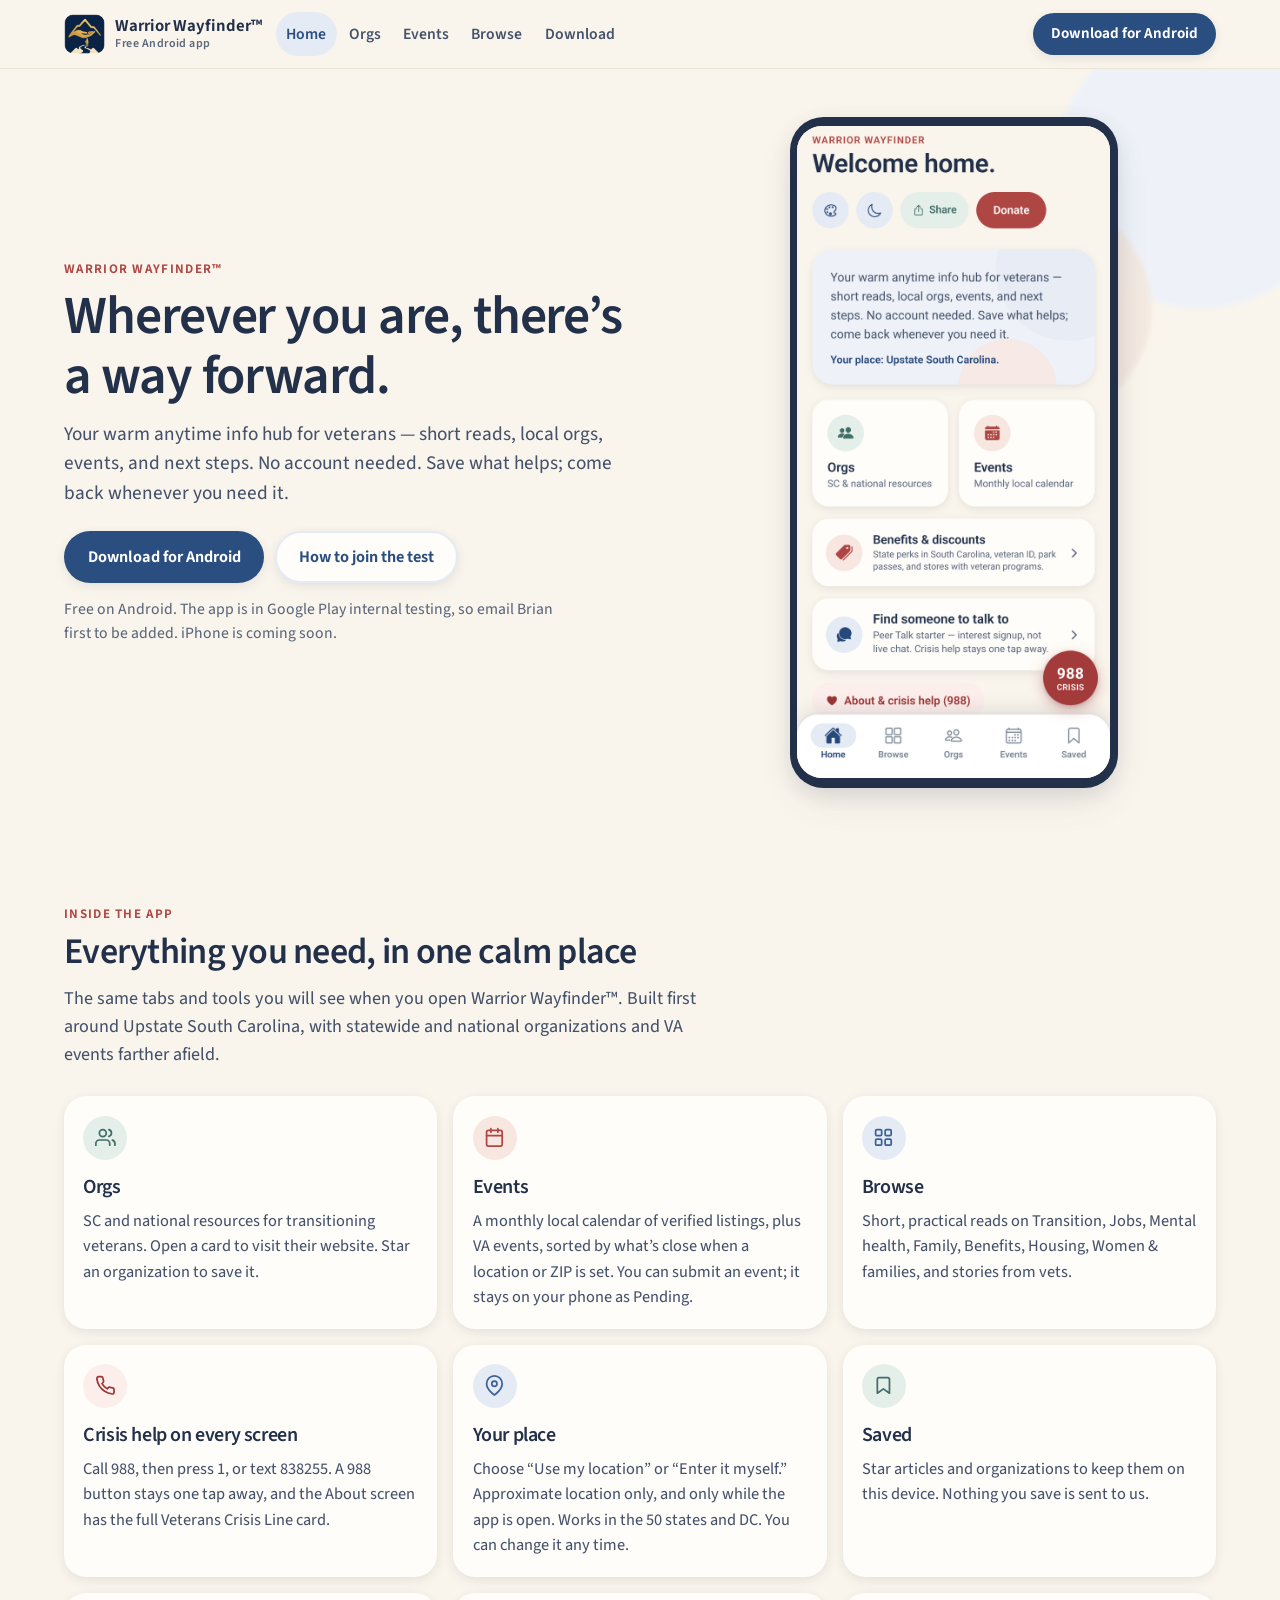
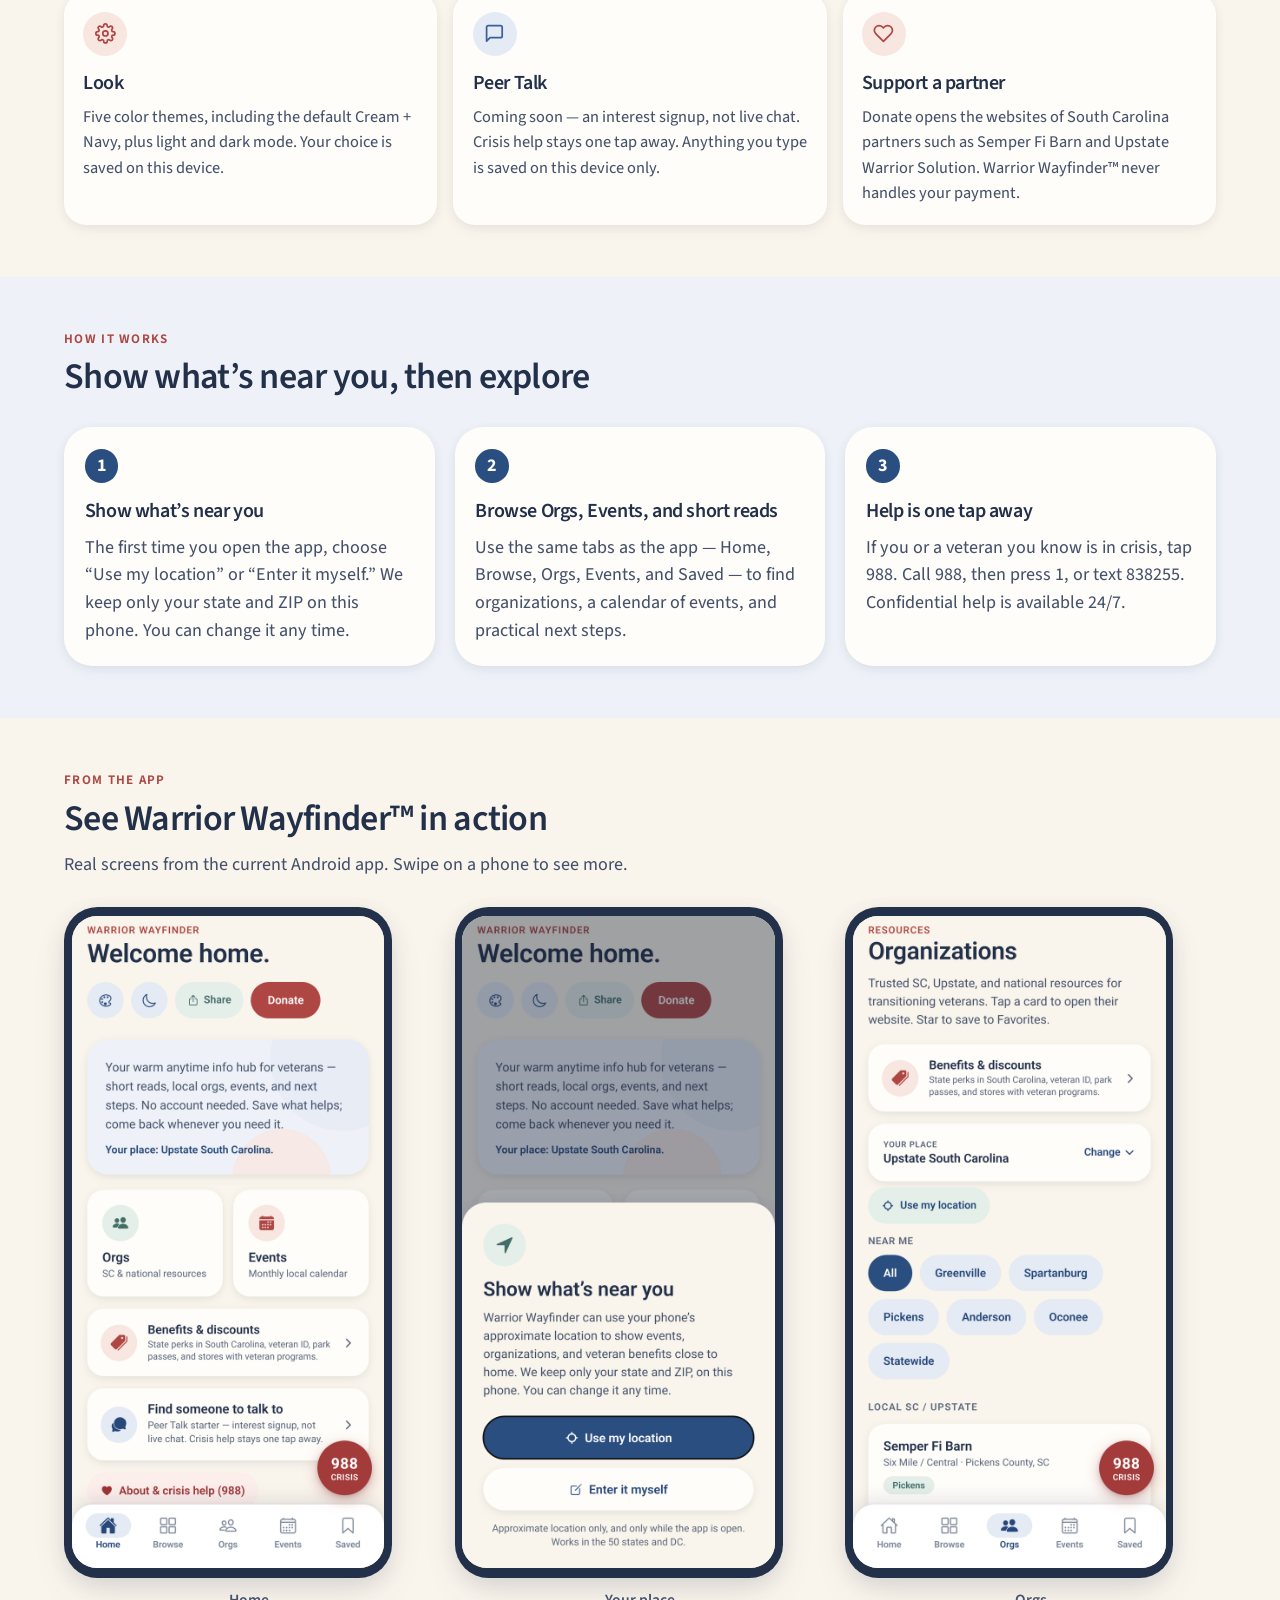
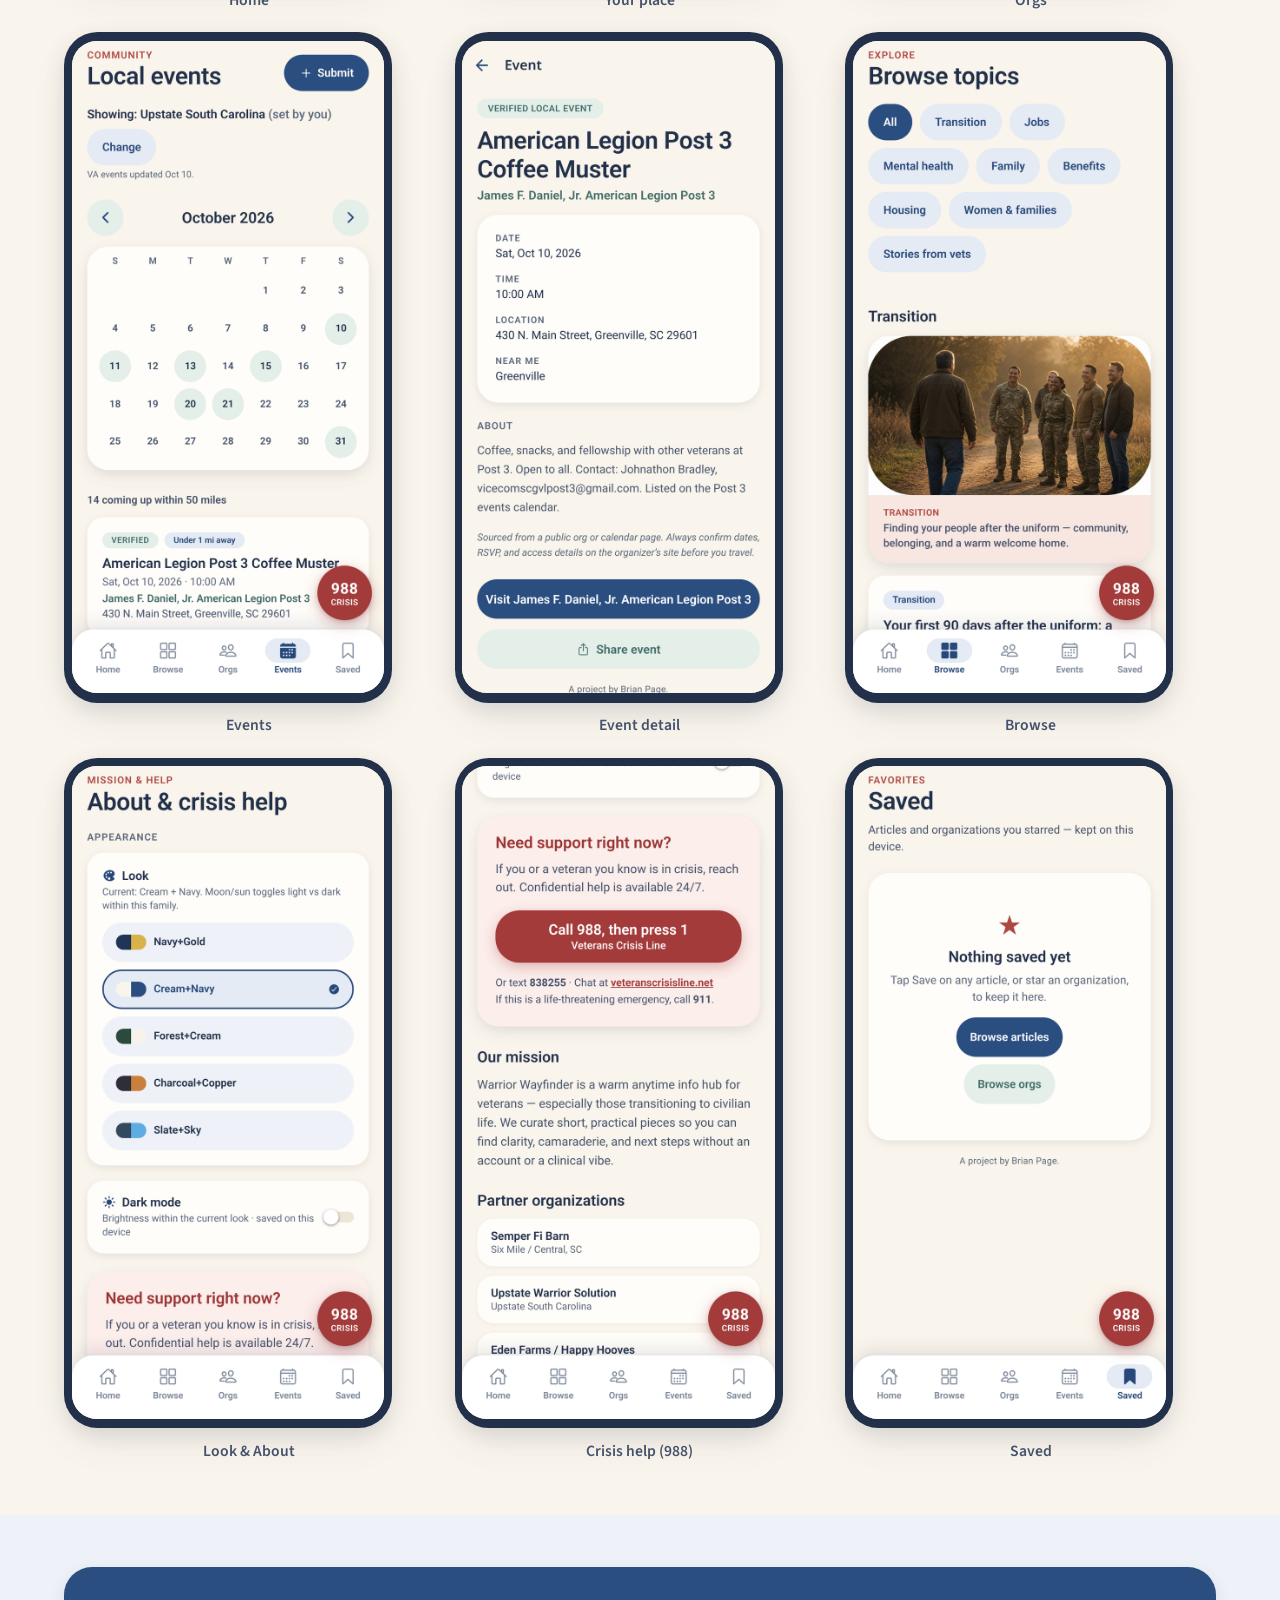
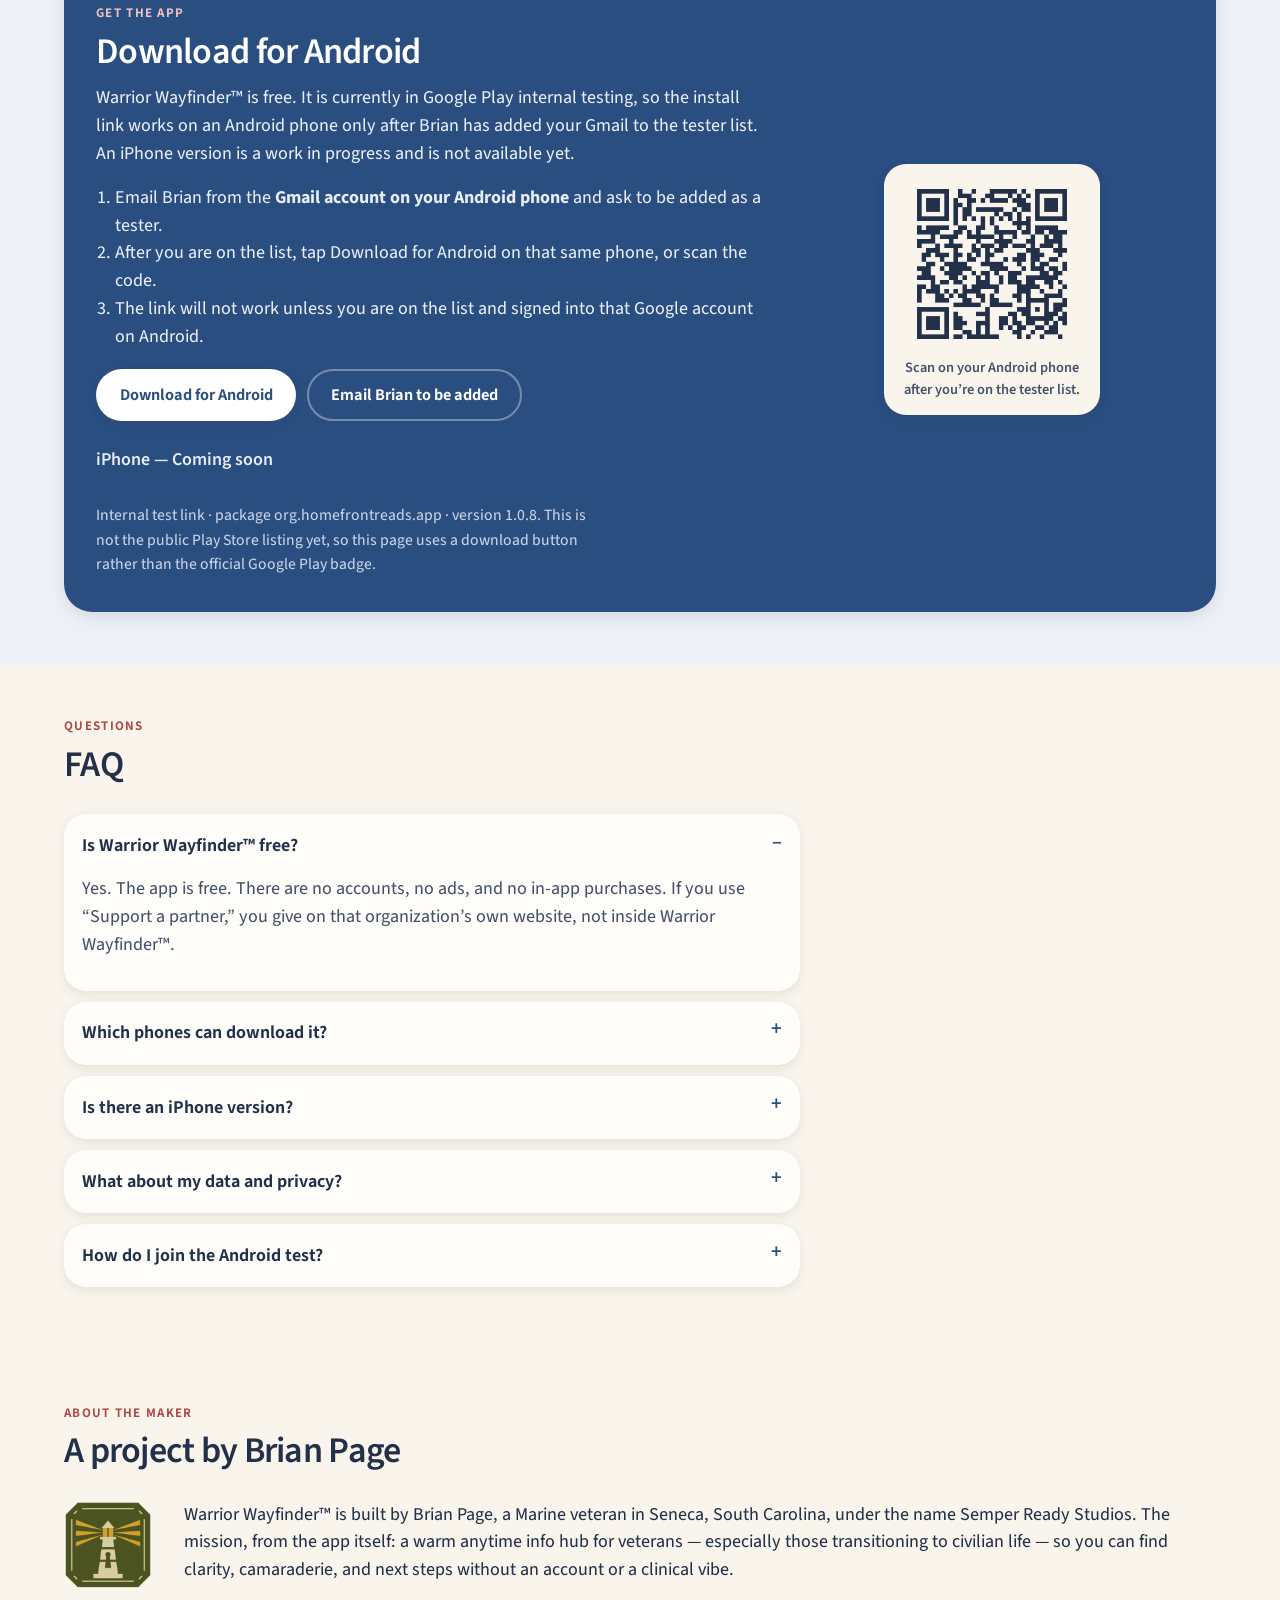
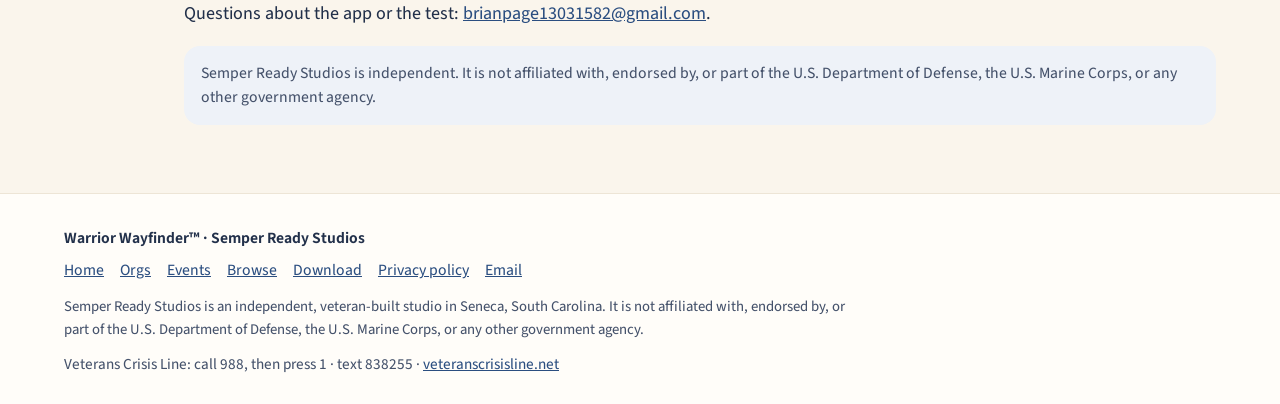
==== index.html @ dd0463ff "Semper Ready Studios site featuring Warrior Wayfinder" ====
<!DOCTYPE html>
<html lang="en">
<head>
  <meta charset="utf-8">
  <meta name="viewport" content="width=device-width, initial-scale=1">
  <title>Warrior Wayfinder™ — Find support, events, and help near you</title>
  <meta name="description" content="Warrior Wayfinder™ is a free Android app for veterans. Find support organizations, events, and crisis help near you. No account needed. Download for Android (internal testing).">
  <meta name="theme-color" content="#FAF5EC">
  <link rel="icon" href="assets/app-icon.png" type="image/png">
  <link rel="apple-touch-icon" href="assets/app-icon.png">
  <link rel="stylesheet" href="styles.css">
</head>
<body>
  <a class="skip" href="#main">Skip to content</a>

  <header class="site-header">
    <div class="wrap">
      <a class="brand" href="index.html">
        <img src="assets/app-icon.png" width="512" height="512" alt="">
        <span class="brand-name">
          <strong>Warrior Wayfinder™</strong>
          <span>Free Android app</span>
        </span>
      </a>
      <nav class="nav" aria-label="Primary">
        <a href="#home" aria-current="page">Home</a>
        <a href="#orgs">Orgs</a>
        <a href="#events">Events</a>
        <a href="#browse">Browse</a>
        <a href="#download">Download</a>
      </nav>
      <a class="btn btn-primary btn-sm header-cta" href="https://play.google.com/apps/internaltest/4701648640906943757" rel="noopener noreferrer">Download for Android</a>
    </div>
  </header>

  <main id="main">
    <section class="hero" id="home" aria-labelledby="hero-heading">
      <div class="hero-blobs" aria-hidden="true"><div class="blob-a"></div><div class="blob-b"></div></div>
      <div class="wrap hero-grid">
        <div>
          <p class="eyebrow">Warrior Wayfinder™</p>
          <h1 id="hero-heading">Wherever you are, there’s a way forward.</h1>
          <p class="lede">Your warm anytime info hub for veterans — short reads, local orgs, events, and next steps. No account needed. Save what helps; come back whenever you need it.</p>
          <div class="hero-actions">
            <a class="btn btn-primary" href="https://play.google.com/apps/internaltest/4701648640906943757" rel="noopener noreferrer">Download for Android</a>
            <a class="btn btn-secondary" href="#download">How to join the test</a>
          </div>
          <p class="hero-note">Free on Android. The app is in Google Play internal testing, so email Brian first to be added. iPhone is coming soon.</p>
        </div>
        <div class="phone-wrap">
          <div class="phone">
            <img src="assets/screen-home.png" width="720" height="1502" alt="Warrior Wayfinder home screen: Welcome home, shortcuts to Orgs and Events, Peer Talk, and a 988 crisis button above the Home, Browse, Orgs, Events, and Saved tabs.">
          </div>
        </div>
      </div>
    </section>

    <section id="orgs" aria-labelledby="features-heading">
      <div class="wrap">
        <div class="section-head">
          <p class="eyebrow">Inside the app</p>
          <h2 id="features-heading">Everything you need, in one calm place</h2>
          <p class="muted">The same tabs and tools you will see when you open Warrior Wayfinder™. Built first around Upstate South Carolina, with statewide and national organizations and VA events farther afield.</p>
        </div>
        <ul class="features">
          <li class="feature">
            <div class="feature-icon icon-sage" aria-hidden="true">
              <svg viewBox="0 0 24 24" fill="none" stroke="currentColor" stroke-width="2" stroke-linecap="round" stroke-linejoin="round"><path d="M17 21v-2a4 4 0 0 0-4-4H5a4 4 0 0 0-4 4v2"/><circle cx="9" cy="7" r="4"/><path d="M23 21v-2a4 4 0 0 0-3-3.87"/><path d="M16 3.13a4 4 0 0 1 0 7.75"/></svg>
            </div>
            <h3>Orgs</h3>
            <p>SC and national resources for transitioning veterans. Open a card to visit their website. Star an organization to save it.</p>
          </li>
          <li class="feature" id="events">
            <div class="feature-icon icon-warm" aria-hidden="true">
              <svg viewBox="0 0 24 24" fill="none" stroke="currentColor" stroke-width="2" stroke-linecap="round" stroke-linejoin="round"><rect x="3" y="4" width="18" height="18" rx="2"/><path d="M16 2v4M8 2v4M3 10h18"/></svg>
            </div>
            <h3>Events</h3>
            <p>A monthly local calendar of verified listings, plus VA events, sorted by what’s close when a location or ZIP is set. You can submit an event; it stays on your phone as Pending.</p>
          </li>
          <li class="feature" id="browse">
            <div class="feature-icon icon-accent" aria-hidden="true">
              <svg viewBox="0 0 24 24" fill="none" stroke="currentColor" stroke-width="2" stroke-linecap="round" stroke-linejoin="round"><rect x="3" y="3" width="7" height="7" rx="1.5"/><rect x="14" y="3" width="7" height="7" rx="1.5"/><rect x="3" y="14" width="7" height="7" rx="1.5"/><rect x="14" y="14" width="7" height="7" rx="1.5"/></svg>
            </div>
            <h3>Browse</h3>
            <p>Short, practical reads on Transition, Jobs, Mental health, Family, Benefits, Housing, Women &amp; families, and stories from vets.</p>
          </li>
          <li class="feature">
            <div class="feature-icon icon-crisis" aria-hidden="true">
              <svg viewBox="0 0 24 24" fill="none" stroke="currentColor" stroke-width="2" stroke-linecap="round" stroke-linejoin="round"><path d="M22 16.92v3a2 2 0 0 1-2.18 2 19.8 19.8 0 0 1-8.63-3.07 19.5 19.5 0 0 1-6-6A19.8 19.8 0 0 1 2.12 4.18 2 2 0 0 1 4.11 2h3a2 2 0 0 1 2 1.72c.13.96.35 1.9.68 2.81a2 2 0 0 1-.45 2.11L8.09 9.91a16 16 0 0 0 6 6l1.27-1.27a2 2 0 0 1 2.11-.45c.91.33 1.85.55 2.81.68A2 2 0 0 1 22 16.92z"/></svg>
            </div>
            <h3>Crisis help on every screen</h3>
            <p>Call 988, then press 1, or text 838255. A 988 button stays one tap away, and the About screen has the full Veterans Crisis Line card.</p>
          </li>
          <li class="feature">
            <div class="feature-icon icon-accent" aria-hidden="true">
              <svg viewBox="0 0 24 24" fill="none" stroke="currentColor" stroke-width="2" stroke-linecap="round" stroke-linejoin="round"><path d="M21 10c0 7-9 13-9 13s-9-6-9-13a9 9 0 0 1 18 0z"/><circle cx="12" cy="10" r="3"/></svg>
            </div>
            <h3>Your place</h3>
            <p>Choose “Use my location” or “Enter it myself.” Approximate location only, and only while the app is open. Works in the 50 states and DC. You can change it any time.</p>
          </li>
          <li class="feature">
            <div class="feature-icon icon-sage" aria-hidden="true">
              <svg viewBox="0 0 24 24" fill="none" stroke="currentColor" stroke-width="2" stroke-linecap="round" stroke-linejoin="round"><path d="M19 21l-7-5-7 5V5a2 2 0 0 1 2-2h10a2 2 0 0 1 2 2z"/></svg>
            </div>
            <h3>Saved</h3>
            <p>Star articles and organizations to keep them on this device. Nothing you save is sent to us.</p>
          </li>
          <li class="feature">
            <div class="feature-icon icon-warm" aria-hidden="true">
              <svg viewBox="0 0 24 24" fill="none" stroke="currentColor" stroke-width="2" stroke-linecap="round" stroke-linejoin="round"><circle cx="12" cy="12" r="3"/><path d="M19.4 15a1.65 1.65 0 0 0 .33 1.82l.06.06a2 2 0 1 1-2.83 2.83l-.06-.06a1.65 1.65 0 0 0-1.82-.33 1.65 1.65 0 0 0-1 1.51V21a2 2 0 1 1-4 0v-.09A1.65 1.65 0 0 0 9 19.4a1.65 1.65 0 0 0-1.82.33l-.06.06a2 2 0 1 1-2.83-2.83l.06-.06A1.65 1.65 0 0 0 4.68 15a1.65 1.65 0 0 0-1.51-1H3a2 2 0 1 1 0-4h.09A1.65 1.65 0 0 0 4.6 9a1.65 1.65 0 0 0-.33-1.82l-.06-.06a2 2 0 1 1 2.83-2.83l.06.06A1.65 1.65 0 0 0 9 4.68a1.65 1.65 0 0 0 1-1.51V3a2 2 0 1 1 4 0v.09a1.65 1.65 0 0 0 1 1.51 1.65 1.65 0 0 0 1.82-.33l.06-.06a2 2 0 1 1 2.83 2.83l-.06.06A1.65 1.65 0 0 0 19.4 9a1.65 1.65 0 0 0 1.51 1H21a2 2 0 1 1 0 4h-.09a1.65 1.65 0 0 0-1.51 1z"/></svg>
            </div>
            <h3>Look</h3>
            <p>Five color themes, including the default Cream + Navy, plus light and dark mode. Your choice is saved on this device.</p>
          </li>
          <li class="feature">
            <div class="feature-icon icon-accent" aria-hidden="true">
              <svg viewBox="0 0 24 24" fill="none" stroke="currentColor" stroke-width="2" stroke-linecap="round" stroke-linejoin="round"><path d="M21 15a2 2 0 0 1-2 2H7l-4 4V5a2 2 0 0 1 2-2h14a2 2 0 0 1 2 2z"/></svg>
            </div>
            <h3>Peer Talk</h3>
            <p>Coming soon — an interest signup, not live chat. Crisis help stays one tap away. Anything you type is saved on this device only.</p>
          </li>
          <li class="feature">
            <div class="feature-icon icon-warm" aria-hidden="true">
              <svg viewBox="0 0 24 24" fill="none" stroke="currentColor" stroke-width="2" stroke-linecap="round" stroke-linejoin="round"><path d="M20.84 4.61a5.5 5.5 0 0 0-7.78 0L12 5.67l-1.06-1.06a5.5 5.5 0 0 0-7.78 7.78l1.06 1.06L12 21.23l7.78-7.78 1.06-1.06a5.5 5.5 0 0 0 0-7.78z"/></svg>
            </div>
            <h3>Support a partner</h3>
            <p>Donate opens the websites of South Carolina partners such as Semper Fi Barn and Upstate Warrior Solution. Warrior Wayfinder™ never handles your payment.</p>
          </li>
        </ul>
      </div>
    </section>

    <section class="band-wash" id="how" aria-labelledby="how-heading">
      <div class="wrap">
        <div class="section-head">
          <p class="eyebrow">How it works</p>
          <h2 id="how-heading">Show what’s near you, then explore</h2>
        </div>
        <ol class="steps">
          <li class="step">
            <h3>Show what’s near you</h3>
            <p>The first time you open the app, choose “Use my location” or “Enter it myself.” We keep only your state and ZIP on this phone. You can change it any time.</p>
          </li>
          <li class="step">
            <h3>Browse Orgs, Events, and short reads</h3>
            <p>Use the same tabs as the app — Home, Browse, Orgs, Events, and Saved — to find organizations, a calendar of events, and practical next steps.</p>
          </li>
          <li class="step">
            <h3>Help is one tap away</h3>
            <p>If you or a veteran you know is in crisis, tap 988. Call 988, then press 1, or text 838255. Confidential help is available 24/7.</p>
          </li>
        </ol>
      </div>
    </section>

    <section id="gallery" aria-labelledby="gallery-heading">
      <div class="wrap">
        <div class="section-head">
          <p class="eyebrow">From the app</p>
          <h2 id="gallery-heading">See Warrior Wayfinder™ in action</h2>
          <p class="muted">Real screens from the current Android app. Swipe on a phone to see more.</p>
        </div>
        <div class="gallery">
          <figure>
            <div class="phone"><img src="assets/screen-home.png" width="720" height="1502" alt="Home screen with Welcome home, Orgs and Events shortcuts, and the 988 button."></div>
            <figcaption>Home</figcaption>
          </figure>
          <figure>
            <div class="phone"><img src="assets/screen-location.png" width="720" height="1502" alt="Show what’s near you card with Use my location and Enter it myself choices."></div>
            <figcaption>Your place</figcaption>
          </figure>
          <figure>
            <div class="phone"><img src="assets/screen-orgs.png" width="720" height="1502" alt="Organizations directory with a place picker and local veteran groups."></div>
            <figcaption>Orgs</figcaption>
          </figure>
          <figure>
            <div class="phone"><img src="assets/screen-events.png" width="720" height="1502" alt="Local events calendar for October 2026, with verified listings and a submit button."></div>
            <figcaption>Events</figcaption>
          </figure>
          <figure>
            <div class="phone"><img src="assets/screen-event-detail.png" width="720" height="1502" alt="Event detail for a verified local American Legion coffee muster in Greenville, with date, time, and location."></div>
            <figcaption>Event detail</figcaption>
          </figure>
          <figure>
            <div class="phone"><img src="assets/screen-browse.png" width="720" height="1502" alt="Browse topics screen with chips for Transition, Jobs, Mental health, Family, Benefits, Housing, and more."></div>
            <figcaption>Browse</figcaption>
          </figure>
          <figure>
            <div class="phone"><img src="assets/screen-about.png" width="720" height="1502" alt="About and crisis help screen showing appearance themes, with Cream + Navy selected, and the start of the 988 crisis card."></div>
            <figcaption>Look &amp; About</figcaption>
          </figure>
          <figure>
            <div class="phone"><img src="assets/screen-about-crisis.png" width="720" height="1502" alt="Veterans Crisis Line card: Call 988, then press 1, or text 838255, above the app’s mission and partner organizations."></div>
            <figcaption>Crisis help (988)</figcaption>
          </figure>
          <figure>
            <div class="phone"><img src="assets/screen-saved.png" width="720" height="1502" alt="Saved tab for favorited articles and organizations kept on the device."></div>
            <figcaption>Saved</figcaption>
          </figure>
        </div>
      </div>
    </section>

    <section class="band-wash" id="download" aria-labelledby="download-heading">
      <div class="wrap">
        <div class="download-panel">
          <div>
            <p class="eyebrow" style="color:#f0c7c3">Get the app</p>
            <h2 id="download-heading">Download for Android</h2>
            <p>Warrior Wayfinder™ is free. It is currently in Google Play internal testing, so the install link works on an Android phone only after Brian has added your Gmail to the tester list. An iPhone version is a work in progress and is not available yet.</p>
            <ol>
              <li>Email Brian from the <strong>Gmail account on your Android phone</strong> and ask to be added as a tester.</li>
              <li>After you are on the list, tap Download for Android on that same phone, or scan the code.</li>
              <li>The link will not work unless you are on the list and signed into that Google account on Android.</li>
            </ol>
            <div class="hero-actions">
              <a class="btn btn-primary" href="https://play.google.com/apps/internaltest/4701648640906943757" rel="noopener noreferrer">Download for Android</a>
              <a class="btn btn-secondary" href="mailto:brianpage13031582@gmail.com">Email Brian to be added</a>
            </div>
            <p class="coming-soon" aria-label="iPhone coming soon">iPhone — Coming soon</p>
            <p class="hero-note" style="color:#c9d5e8;margin-top:.85rem">Internal test link · package org.homefrontreads.app · version 1.0.8. This is not the public Play Store listing yet, so this page uses a download button rather than the official Google Play badge.</p>
          </div>
          <div class="qr-card">
            <img src="assets/qr-android-test.png" width="444" height="444" alt="QR code that opens the Warrior Wayfinder Android internal test link on Google Play.">
            <p>Scan on your Android phone after you’re on the tester list.</p>
          </div>
        </div>
      </div>
    </section>

    <section id="faq" aria-labelledby="faq-heading">
      <div class="wrap">
        <div class="section-head">
          <p class="eyebrow">Questions</p>
          <h2 id="faq-heading">FAQ</h2>
        </div>
        <div class="faq">
          <details open>
            <summary>Is Warrior Wayfinder™ free?</summary>
            <p>Yes. The app is free. There are no accounts, no ads, and no in-app purchases. If you use “Support a partner,” you give on that organization’s own website, not inside Warrior Wayfinder™.</p>
          </details>
          <details>
            <summary>Which phones can download it?</summary>
            <p>The current app is Android only, through Google Play internal testing. You need an Android phone and the Gmail account on that phone must be on the tester list. Then use the Download for Android button or scan the code.</p>
          </details>
          <details>
            <summary>Is there an iPhone version?</summary>
            <p>Not yet. An iPhone version is a work in progress and is not available. There is no TestFlight link to share today.</p>
          </details>
          <details>
            <summary>What about my data and privacy?</summary>
            <p>No accounts, no ads, and no personal data sold. Your location stays on your phone. Approximate location is optional; you can type a ZIP or pick a state instead. The app downloads a public events and organizations list from GitHub. Read the full <a href="privacy.html">privacy policy</a>.</p>
          </details>
          <details>
            <summary>How do I join the Android test?</summary>
            <p>Email <a href="mailto:brianpage13031582@gmail.com">brianpage13031582@gmail.com</a> from the Gmail on your Android phone and ask to be added. After Brian adds you, tap Download for Android or scan the QR code on that same phone.</p>
          </details>
        </div>
      </div>
    </section>

    <section id="about" aria-labelledby="maker-heading">
      <div class="wrap">
        <div class="section-head">
          <p class="eyebrow">About the maker</p>
          <h2 id="maker-heading">A project by Brian Page</h2>
        </div>
        <div class="maker">
          <img class="maker-mark" src="assets/logo-mark.png" width="512" height="512" alt="Semper Ready Studios lighthouse mark">
          <div>
            <p>Warrior Wayfinder™ is built by Brian Page, a Marine veteran in Seneca, South Carolina, under the name Semper Ready Studios. The mission, from the app itself: a warm anytime info hub for veterans — especially those transitioning to civilian life — so you can find clarity, camaraderie, and next steps without an account or a clinical vibe.</p>
            <p>Questions about the app or the test: <a href="mailto:brianpage13031582@gmail.com">brianpage13031582@gmail.com</a>.</p>
            <p class="disclaimer">Semper Ready Studios is independent. It is not affiliated with, endorsed by, or part of the U.S. Department of Defense, the U.S. Marine Corps, or any other government agency.</p>
          </div>
        </div>
      </div>
    </section>
  </main>

  <footer class="site-footer">
    <div class="wrap">
      <div class="foot-brand">Warrior Wayfinder™ · Semper Ready Studios</div>
      <nav class="foot-nav" aria-label="Footer">
        <a href="#home">Home</a>
        <a href="#orgs">Orgs</a>
        <a href="#events">Events</a>
        <a href="#browse">Browse</a>
        <a href="#download">Download</a>
        <a href="privacy.html">Privacy policy</a>
        <a href="mailto:brianpage13031582@gmail.com">Email</a>
      </nav>
      <p class="foot-disc">Semper Ready Studios is an independent, veteran-built studio in Seneca, South Carolina. It is not affiliated with, endorsed by, or part of the U.S. Department of Defense, the U.S. Marine Corps, or any other government agency.</p>
      <p class="crisis-line">Veterans Crisis Line: call 988, then press 1 · text 838255 · <a href="https://www.veteranscrisisline.net/" rel="noopener noreferrer">veteranscrisisline.net</a></p>
    </div>
  </footer>
</body>
</html>
---- styles.css ----
/* Warrior Wayfinder™ site — visual language from the app (theme B, Cream + Navy). */

:root {
  --bg: #faf5ec;
  --card: #fffdf9;
  --elevated: #ffffff;
  --ink: #22304a;
  --ink-soft: #45526b;
  --ink-muted: #5b677c;
  --accent: #3b6199;
  --accent-deep: #27487a;
  --accent-soft: #e5ebf4;
  --warm: #ae4743;
  --warm-soft: #f8e6e1;
  --sage: #436d68;
  --sage-soft: #e4efea;
  --crisis: #9c3535;
  --crisis-bg: #fceeeb;
  --crisis-border: #efcbc5;
  --crisis-solid: #a33b3b;
  --border: #ede5d6;
  --white: #ffffff;
  --tab-inactive: #7c8798;
  --primary: #2b4e80;
  --on-primary: #ffffff;
  --input-border: #8e8574;
  --shadow: #2e3c57;
  --wash: #eef2f8;
  --radius-sm: 16px;
  --radius-md: 22px;
  --radius-lg: 28px;
  --radius-pill: 999px;
  --shadow-sm: 0 2px 10px rgba(46, 60, 87, 0.07), 0 6px 18px -4px rgba(46, 60, 87, 0.06);
  --shadow-md: 0 3px 14px rgba(46, 60, 87, 0.08), 0 10px 28px -6px rgba(46, 60, 87, 0.09);
  --shadow-lg: 0 6px 20px rgba(46, 60, 87, 0.1), 0 16px 40px -8px rgba(46, 60, 87, 0.12);
  --font: "Source Sans 3", -apple-system, BlinkMacSystemFont, "Segoe UI", Roboto, "Helvetica Neue", sans-serif;
  --content: 72rem;
  --header-h: 4.25rem;
}

@font-face {
  font-family: "Source Sans 3";
  src: url("assets/fonts/SourceSans3-Variable.ttf") format("truetype");
  font-weight: 200 900;
  font-style: normal;
  font-display: swap;
}
@font-face {
  font-family: "Source Sans 3";
  src: url("assets/fonts/SourceSans3-Italic-Variable.ttf") format("truetype");
  font-weight: 200 900;
  font-style: italic;
  font-display: swap;
}

*, *::before, *::after { box-sizing: border-box; }

html {
  scroll-behavior: smooth;
  scroll-padding-top: calc(var(--header-h) + 0.75rem);
}

body {
  margin: 0;
  background: var(--bg);
  color: var(--ink);
  font-family: var(--font);
  font-size: 1.125rem;
  line-height: 1.55;
  font-weight: 430;
  -webkit-font-smoothing: antialiased;
  text-rendering: optimizeLegibility;
  overflow-wrap: break-word;
}

img { max-width: 100%; height: auto; display: block; }
a { color: var(--primary); }
a:hover { color: var(--accent-deep); }

:focus-visible {
  outline: 3px solid var(--accent);
  outline-offset: 3px;
}

.skip {
  position: absolute;
  left: 0.75rem;
  top: -5rem;
  z-index: 100;
  background: var(--primary);
  color: var(--on-primary);
  padding: 0.55rem 0.9rem;
  border-radius: var(--radius-pill);
  font-weight: 600;
  text-decoration: none;
}
.skip:focus { top: 0.75rem; }

.wrap {
  width: min(calc(100% - 2rem), var(--content));
  margin-inline: auto;
}

/* Header — cream bar, like the app chrome */
.site-header {
  position: sticky;
  top: 0;
  z-index: 40;
  background: rgba(250, 245, 236, 0.92);
  backdrop-filter: blur(14px);
  -webkit-backdrop-filter: blur(14px);
  border-bottom: 1px solid var(--border);
  min-height: var(--header-h);
}
.site-header .wrap {
  display: flex;
  align-items: center;
  justify-content: space-between;
  flex-wrap: wrap;
  gap: 0.4rem 0.85rem;
  min-height: var(--header-h);
  padding-block: 0.4rem;
}
.brand {
  display: flex;
  align-items: center;
  gap: 0.65rem;
  text-decoration: none;
  color: var(--ink);
  min-height: 44px;
}
.brand img {
  width: 2.55rem;
  height: 2.55rem;
  border-radius: 22%;
}
.brand-name {
  display: flex;
  flex-direction: column;
  line-height: 1.1;
  gap: 0.1rem;
}
.brand-name strong {
  font-size: 1.05rem;
  font-weight: 650;
}
.brand-name span {
  font-size: 0.75rem;
  font-weight: 600;
  letter-spacing: 0.04em;
  color: var(--ink-muted);
}

.nav {
  display: flex;
  flex-wrap: wrap;
  gap: 0.1rem;
  justify-content: flex-end;
}
.nav a {
  color: var(--ink-soft);
  text-decoration: none;
  font-weight: 600;
  font-size: 0.98rem;
  padding: 0.5rem 0.65rem;
  min-height: 44px;
  display: inline-flex;
  align-items: center;
  border-radius: var(--radius-pill);
}
.nav a:hover { color: var(--primary); background: var(--accent-soft); }
.nav a[aria-current="page"] {
  color: var(--primary);
  background: var(--accent-soft);
}

.header-cta { margin-left: auto; }

/* Buttons — app pill style */
.btn {
  display: inline-flex;
  align-items: center;
  justify-content: center;
  gap: 0.45rem;
  min-height: 48px;
  padding: 0.7rem 1.35rem;
  border-radius: var(--radius-pill);
  text-decoration: none;
  font-weight: 650;
  font-size: 1.02rem;
  border: 2px solid transparent;
  cursor: pointer;
  transition: transform 0.15s ease, background 0.15s ease, box-shadow 0.15s ease;
}
.btn:hover { transform: translateY(-1px); }
.btn:active { transform: translateY(0); }
.btn-primary {
  background: var(--primary);
  color: var(--on-primary);
  box-shadow: var(--shadow-sm);
}
.btn-primary:hover { background: var(--accent-deep); color: var(--on-primary); }
.btn-secondary {
  background: var(--card);
  color: var(--primary);
  border-color: var(--accent-soft);
  box-shadow: var(--shadow-sm);
}
.btn-secondary:hover { background: var(--accent-soft); color: var(--accent-deep); }
.btn-crisis {
  background: var(--crisis-solid);
  color: var(--white);
}
.btn-crisis:hover { background: var(--crisis); color: var(--white); }
.btn-sm {
  min-height: 42px;
  padding: 0.45rem 1rem;
  font-size: 0.95rem;
}
.btn-disabled {
  background: var(--wash);
  color: var(--ink-muted);
  box-shadow: none;
  cursor: default;
  transform: none;
}
.btn-disabled:hover { transform: none; background: var(--wash); color: var(--ink-muted); }

/* Eyebrows & type, from the app */
.eyebrow {
  margin: 0 0 0.4rem;
  font-size: 0.82rem;
  font-weight: 650;
  letter-spacing: 0.1em;
  text-transform: uppercase;
  color: var(--warm);
}
h1, h2, h3 { font-weight: 600; letter-spacing: -0.02em; color: var(--ink); }
h1 {
  font-size: clamp(2.05rem, 6.4vw, 3.35rem);
  line-height: 1.12;
  margin: 0 0 0.85rem;
}
h2 {
  font-size: clamp(1.7rem, 3.6vw, 2.25rem);
  line-height: 1.2;
  margin: 0 0 0.7rem;
}
h3 { font-size: 1.25rem; margin: 0 0 0.4rem; }
p { margin: 0 0 1rem; }
.muted { color: var(--ink-soft); }
.tm { font-size: 0.5em; vertical-align: super; line-height: 0; font-weight: 650; }

/* Hero */
.hero {
  position: relative;
  padding: 2.25rem 0 3rem;
  overflow: hidden;
}
.hero-blobs {
  position: absolute;
  inset: 0;
  pointer-events: none;
}
.blob-a, .blob-b {
  position: absolute;
  border-radius: 50%;
  filter: blur(2px);
}
.blob-a {
  width: 18rem;
  height: 18rem;
  right: -4rem;
  top: -3rem;
  background: var(--wash);
}
.blob-b {
  width: 14rem;
  height: 14rem;
  right: 8rem;
  top: 8rem;
  background: #f3e8df;
  opacity: 0.85;
}
.hero-grid {
  position: relative;
  display: grid;
  gap: 2.25rem;
  align-items: center;
}
@media (min-width: 900px) {
  .hero-grid { grid-template-columns: 1.05fr 0.95fr; gap: 3rem; }
  .hero { padding: 3rem 0 4rem; }
}
.hero .lede {
  font-size: 1.2rem;
  color: var(--ink-soft);
  max-width: 36rem;
  margin-bottom: 1.4rem;
}
.hero-actions {
  display: flex;
  flex-wrap: wrap;
  gap: 0.7rem;
  margin-bottom: 0.85rem;
}
.hero-note {
  font-size: 0.98rem;
  color: var(--ink-muted);
  margin: 0;
  max-width: 32rem;
}

/* Phone mockup */
.phone-wrap { display: flex; justify-content: center; }
.phone {
  width: min(100%, 20.5rem);
  background: var(--ink);
  border-radius: 2.1rem;
  padding: 0.55rem 0.48rem 0.6rem;
  box-shadow: var(--shadow-lg);
}
.phone img {
  width: 100%;
  border-radius: 1.55rem;
  background: var(--bg);
  aspect-ratio: 720 / 1502;
  object-fit: cover;
  object-position: top;
}

/* Sections */
section { padding: 3.25rem 0; }
.band-wash { background: var(--wash); }
.band-card { background: var(--card); border-block: 1px solid var(--border); }

.section-head { max-width: 40rem; margin-bottom: 1.75rem; }

/* Feature cards */
.features {
  display: grid;
  gap: 1rem;
  margin: 0;
  padding: 0;
  list-style: none;
}
@media (min-width: 640px) { .features { grid-template-columns: 1fr 1fr; } }
@media (min-width: 1000px) { .features { grid-template-columns: 1fr 1fr 1fr; } }
.feature {
  background: var(--card);
  border-radius: var(--radius-md);
  box-shadow: var(--shadow-sm);
  padding: 1.2rem 1.2rem 1.15rem;
}
.feature-icon {
  width: 2.75rem;
  height: 2.75rem;
  border-radius: 50%;
  display: grid;
  place-items: center;
  margin-bottom: 0.75rem;
}
.feature-icon svg { width: 1.3rem; height: 1.3rem; }
.icon-sage { background: var(--sage-soft); color: var(--sage); }
.icon-warm { background: var(--warm-soft); color: var(--warm); }
.icon-accent { background: var(--accent-soft); color: var(--accent); }
.icon-crisis { background: var(--crisis-bg); color: var(--crisis); }
.feature p { margin: 0; color: var(--ink-soft); font-size: 1.02rem; }

/* How it works */
.steps {
  display: grid;
  gap: 1rem;
  margin: 0;
  padding: 0;
  list-style: none;
  counter-reset: step;
}
@media (min-width: 800px) { .steps { grid-template-columns: 1fr 1fr 1fr; gap: 1.25rem; } }
.step {
  background: var(--card);
  border-radius: var(--radius-lg);
  box-shadow: var(--shadow-sm);
  padding: 1.4rem 1.3rem 1.3rem;
  counter-increment: step;
}
.step::before {
  content: counter(step);
  display: grid;
  place-items: center;
  width: 2.1rem;
  height: 2.1rem;
  border-radius: 50%;
  background: var(--primary);
  color: var(--on-primary);
  font-weight: 700;
  margin-bottom: 0.85rem;
}
.step p { margin: 0; color: var(--ink-soft); }

/* Gallery */
.gallery {
  display: grid;
  grid-template-columns: repeat(3, 1fr);
  gap: 1.25rem;
}
@media (max-width: 799px) {
  .gallery {
    display: flex;
    overflow-x: auto;
    scroll-snap-type: x mandatory;
    gap: 1rem;
    margin-inline: -1rem;
    padding: 0.25rem 1rem 1rem;
    -webkit-overflow-scrolling: touch;
  }
  .gallery figure {
    flex: 0 0 min(16.25rem, 74vw);
    scroll-snap-align: start;
    margin: 0;
  }
}
.gallery figure { margin: 0; }
.gallery figcaption {
  text-align: center;
  font-weight: 600;
  font-size: 0.98rem;
  color: var(--ink-soft);
  margin-top: 0.65rem;
}

/* Download */
.download-panel {
  background: var(--primary);
  color: var(--on-primary);
  border-radius: var(--radius-lg);
  padding: 1.85rem 1.5rem 1.7rem;
  box-shadow: var(--shadow-md);
  display: grid;
  gap: 1.5rem;
}
@media (min-width: 800px) {
  .download-panel {
    grid-template-columns: 1fr auto;
    align-items: center;
    padding: 2.25rem 2rem;
    gap: 2rem;
  }
}
.download-panel h2, .download-panel h3 { color: var(--white); }
.download-panel p, .download-panel li { color: #e8eef8; }
.download-panel a:not(.btn) { color: #d5e3f8; }
.download-panel ol { margin: 0 0 1.15rem; padding-left: 1.2rem; }
.download-panel .btn-primary {
  background: var(--white);
  color: var(--primary);
}
.download-panel .btn-primary:hover { background: var(--wash); color: var(--accent-deep); }
.download-panel .btn-secondary {
  background: transparent;
  color: var(--white);
  border-color: rgba(255,255,255,0.35);
  box-shadow: none;
}
.download-panel .btn-secondary:hover { background: rgba(255,255,255,0.1); color: var(--white); }
.download-panel .btn-disabled {
  background: rgba(255,255,255,0.12);
  color: #d5dbe8;
  border: 2px solid rgba(255,255,255,0.18);
}
.qr-card {
  background: var(--bg);
  color: var(--ink);
  border-radius: var(--radius-md);
  padding: 1rem 1rem 0.85rem;
  text-align: center;
  box-shadow: var(--shadow-sm);
  width: min(100%, 13.5rem);
  justify-self: center;
}
.qr-card img { width: 10.5rem; height: 10.5rem; margin: 0 auto 0.55rem; }
.qr-card p { margin: 0; font-size: 0.9rem; color: var(--ink-soft); font-weight: 600; }
.coming-soon {
  display: inline-flex;
  align-items: center;
  gap: 0.5rem;
  margin-top: 0.7rem;
  font-weight: 600;
  color: #d5dbe8;
}

/* FAQ */
.faq { max-width: 46rem; }
.faq details {
  background: var(--card);
  border-radius: var(--radius-md);
  box-shadow: var(--shadow-sm);
  padding: 0.15rem 1.15rem;
  margin-bottom: 0.7rem;
}
.faq summary {
  cursor: pointer;
  font-weight: 650;
  padding: 0.95rem 0;
  list-style: none;
}
.faq summary::-webkit-details-marker { display: none; }
.faq summary::after {
  content: "+";
  float: right;
  color: var(--primary);
  font-weight: 600;
  font-size: 1.3rem;
  line-height: 1;
}
.faq details[open] summary::after { content: "–"; }
.faq details p { color: var(--ink-soft); padding-bottom: 0.85rem; }

/* About the maker */
.maker {
  display: grid;
  gap: 1.5rem;
}
@media (min-width: 800px) {
  .maker { grid-template-columns: auto 1fr; align-items: start; gap: 2rem; }
}
.maker-mark {
  width: 5.5rem;
  height: 5.5rem;
}
.disclaimer {
  font-size: 0.98rem;
  color: var(--ink-soft);
  background: var(--wash);
  border-radius: var(--radius-sm);
  padding: 0.95rem 1.05rem;
  margin-top: 1.1rem;
}

/* Footer */
.site-footer {
  background: var(--card);
  border-top: 1px solid var(--border);
  padding: 2rem 0 1.75rem;
  font-size: 0.98rem;
  color: var(--ink-soft);
}
.site-footer a { color: var(--primary); }
.foot-brand { font-weight: 650; color: var(--ink); margin-bottom: 0.45rem; }
.foot-nav {
  display: flex;
  flex-wrap: wrap;
  gap: 0.3rem 1rem;
  margin: 0.5rem 0 0.85rem;
}
.foot-disc { font-size: 0.92rem; max-width: 50rem; margin: 0 0 0.7rem; }
.crisis-line { margin: 0; font-size: 0.95rem; }

/* Privacy */
.policy-hero { padding: 2.25rem 0 1.75rem; }
.policy-hero h1 { max-width: 16ch; }
.policy-layout {
  display: grid;
  gap: 1.5rem;
  padding-bottom: 3.25rem;
}
@media (min-width: 960px) {
  .policy-layout {
    grid-template-columns: 16rem minmax(0, 42rem);
    justify-content: center;
    gap: 2.75rem;
  }
}
.toc {
  background: var(--card);
  border-radius: var(--radius-md);
  box-shadow: var(--shadow-sm);
  padding: 1.1rem 1.2rem;
  height: fit-content;
}
@media (min-width: 960px) {
  .toc { position: sticky; top: calc(var(--header-h) + 1rem); }
}
.toc h2 {
  font-size: 0.82rem;
  letter-spacing: 0.1em;
  text-transform: uppercase;
  color: var(--warm);
  margin-bottom: 0.55rem;
}
.toc ol { margin: 0; padding-left: 1.2rem; font-size: 0.98rem; }
.toc li { margin: 0.28rem 0; }
.toc a { text-decoration: none; color: var(--ink-soft); }
.toc a:hover { color: var(--primary); text-decoration: underline; }

.policy { max-width: 42rem; }
.policy h2 {
  font-size: 1.4rem;
  padding-top: 0.65rem;
  border-top: 1px solid var(--border);
  margin-top: 1.8rem;
}
.policy h2:first-of-type { border-top: 0; margin-top: 0; padding-top: 0; }
.policy ul, .policy ol { margin: 0 0 1rem; padding-left: 1.25rem; }
.policy li { margin: 0.35rem 0; }
.policy .lead { font-size: 1.18rem; }
.updated { font-size: 0.98rem; color: var(--ink-muted); margin-bottom: 1.2rem; }
.policy code {
  font-size: 0.9em;
  background: var(--wash);
  padding: 0.05em 0.3em;
  border-radius: 6px;
  overflow-wrap: anywhere;
}

@media (max-width: 720px) {
  .site-header .wrap {
    display: grid;
    grid-template-columns: minmax(0, 1fr) auto;
    align-items: center;
    gap: 0.35rem 0.6rem;
  }
  .brand { grid-column: 1; grid-row: 1; }
  .header-cta { grid-column: 2; grid-row: 1; margin-left: 0; white-space: nowrap; }
  .nav {
    grid-column: 1 / -1;
    grid-row: 2;
    justify-content: space-between;
  }
  .nav a { flex: 1 1 0; justify-content: center; padding: 0.45rem 0.3rem; font-size: 0.9rem; }
  .brand-name strong { font-size: 0.98rem; }
  .brand-name span { display: none; }
}

@media (prefers-reduced-motion: reduce) {
  html { scroll-behavior: auto; }
  .btn { transition: none; }
  .btn:hover { transform: none; }
}

/* Print / phone-readable PDF */
@media print {
  * {
    -webkit-print-color-adjust: exact !important;
    print-color-adjust: exact !important;
  }
  .skip, .header-cta, .hero-blobs { display: none !important; }
  .site-header {
    position: static !important;
    backdrop-filter: none;
    -webkit-backdrop-filter: none;
    background: var(--bg) !important;
    break-after: avoid;
  }
  .toc { position: static !important; box-shadow: none; border: 1px solid var(--border); }
  .nav { display: none; }
  .hero .phone-wrap { display: none; }
  .gallery {
    display: grid !important;
    grid-template-columns: 1fr 1fr;
    overflow: visible !important;
    margin: 0 !important;
    padding: 0 !important;
  }
  .gallery figure { flex: none !important; break-inside: avoid; }
  .feature, .step, .faq details, .download-panel, .phone, .maker, .site-footer, #about { break-inside: avoid; }
  .section-head { break-after: avoid; break-inside: avoid; }
  .site-footer { break-inside: avoid; page-break-inside: avoid; }
  .hero, section { padding: 0.95rem 0; }
  a { text-decoration: none; }
  body { background: var(--bg); font-size: 12.5pt; }
  @page { size: 5.5in 8.5in; margin: 0.45in 0.4in; }
}
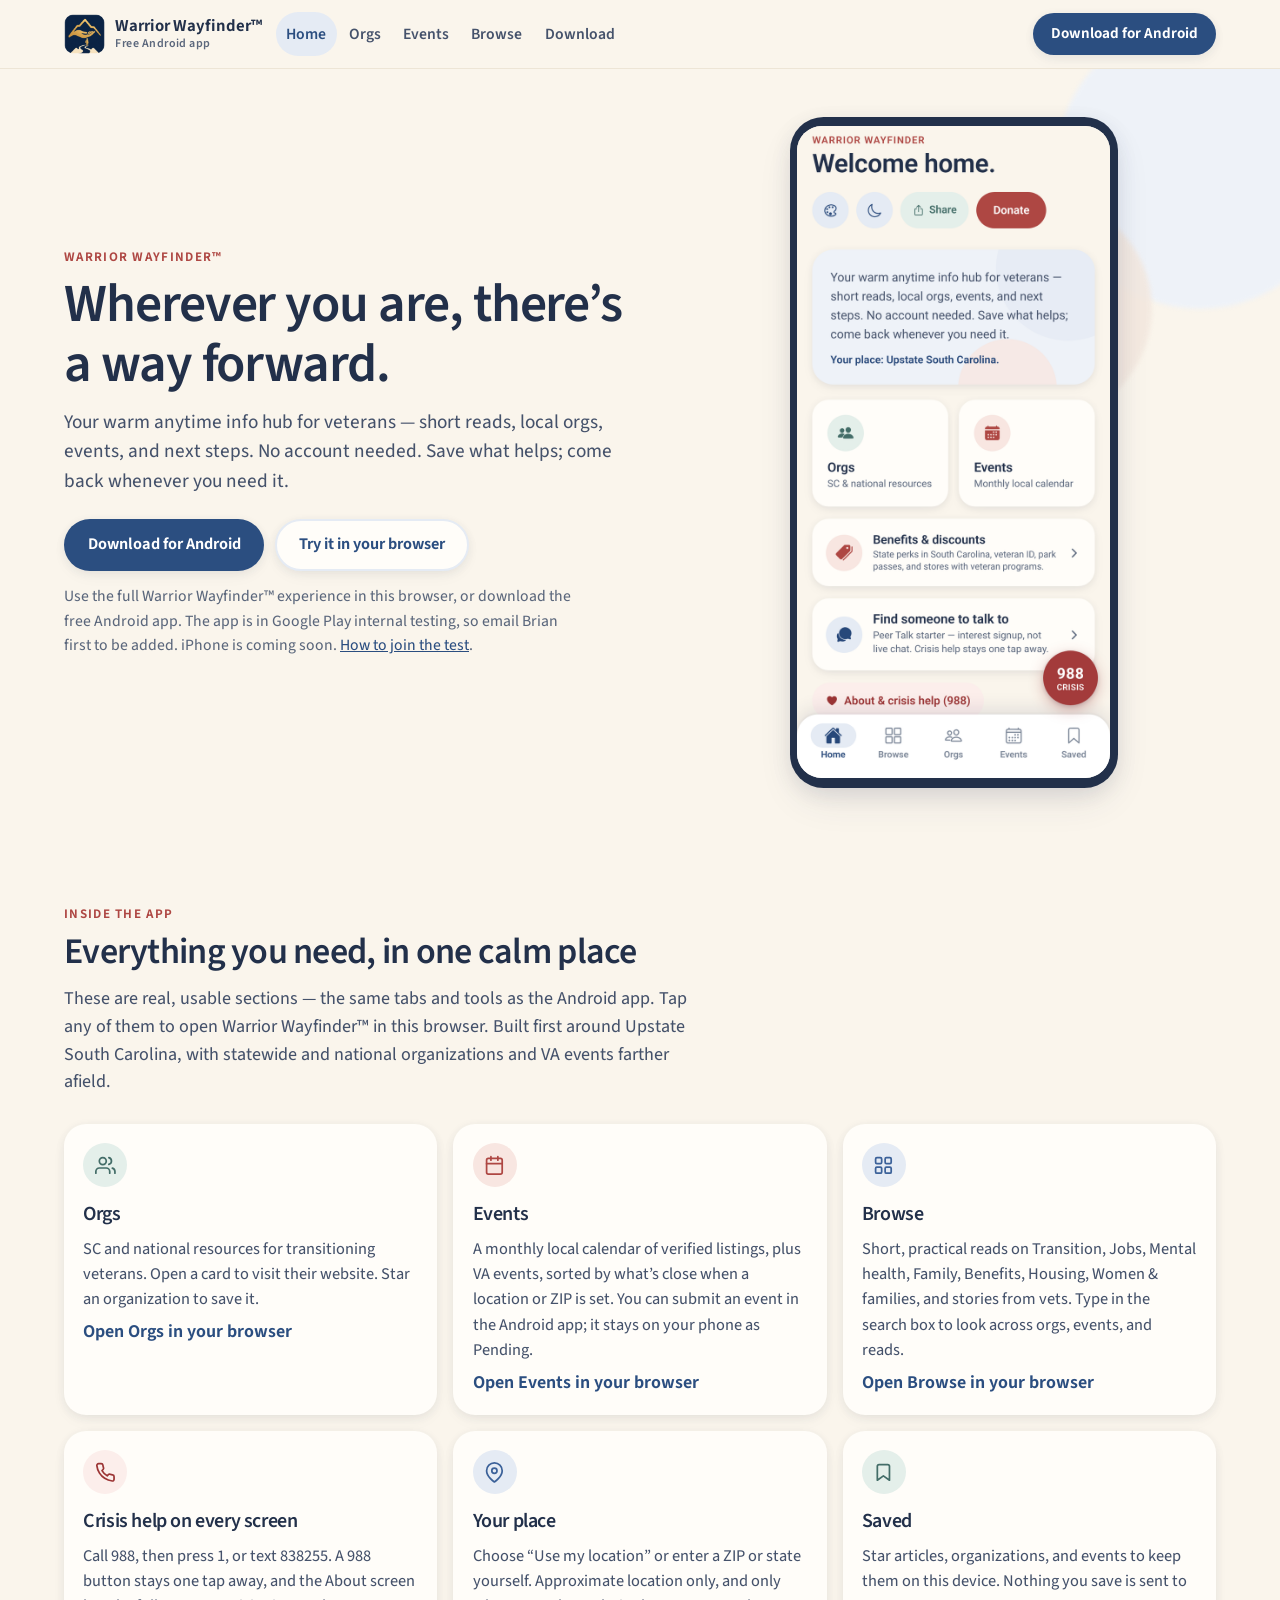
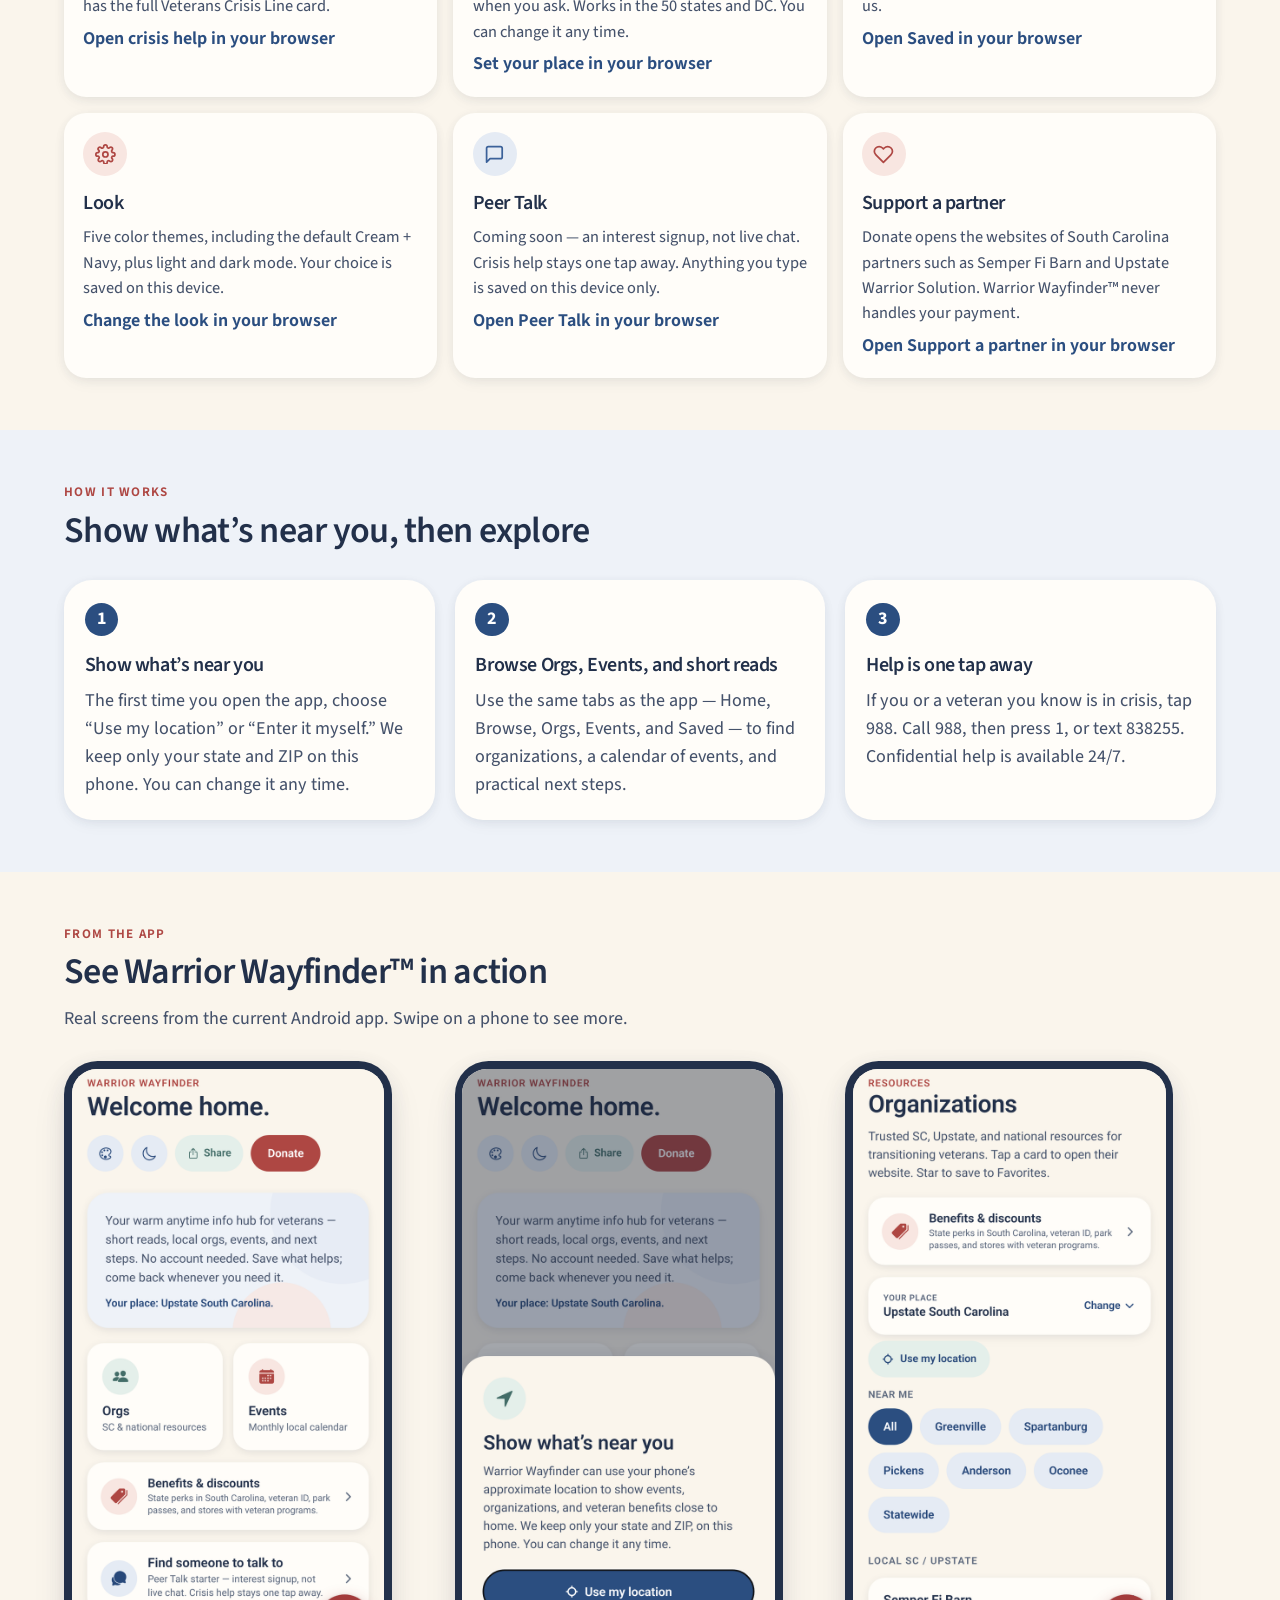
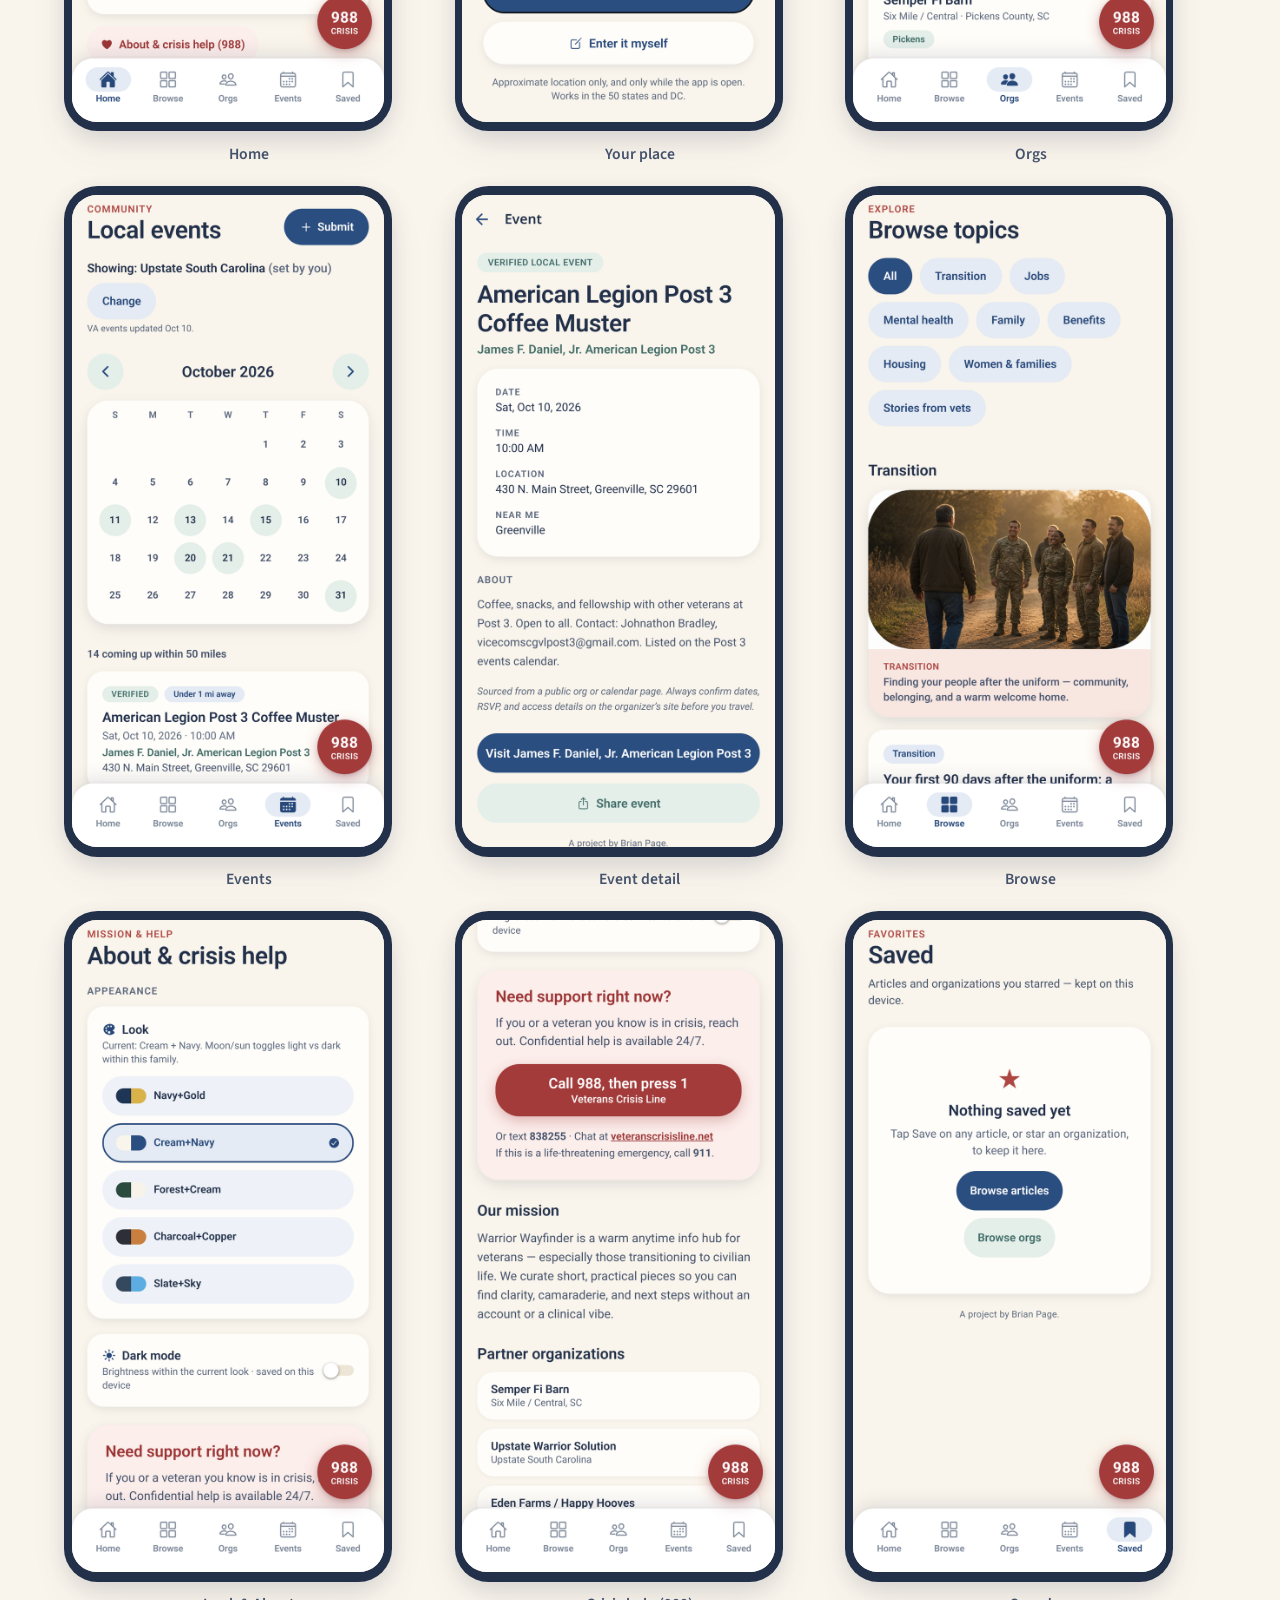
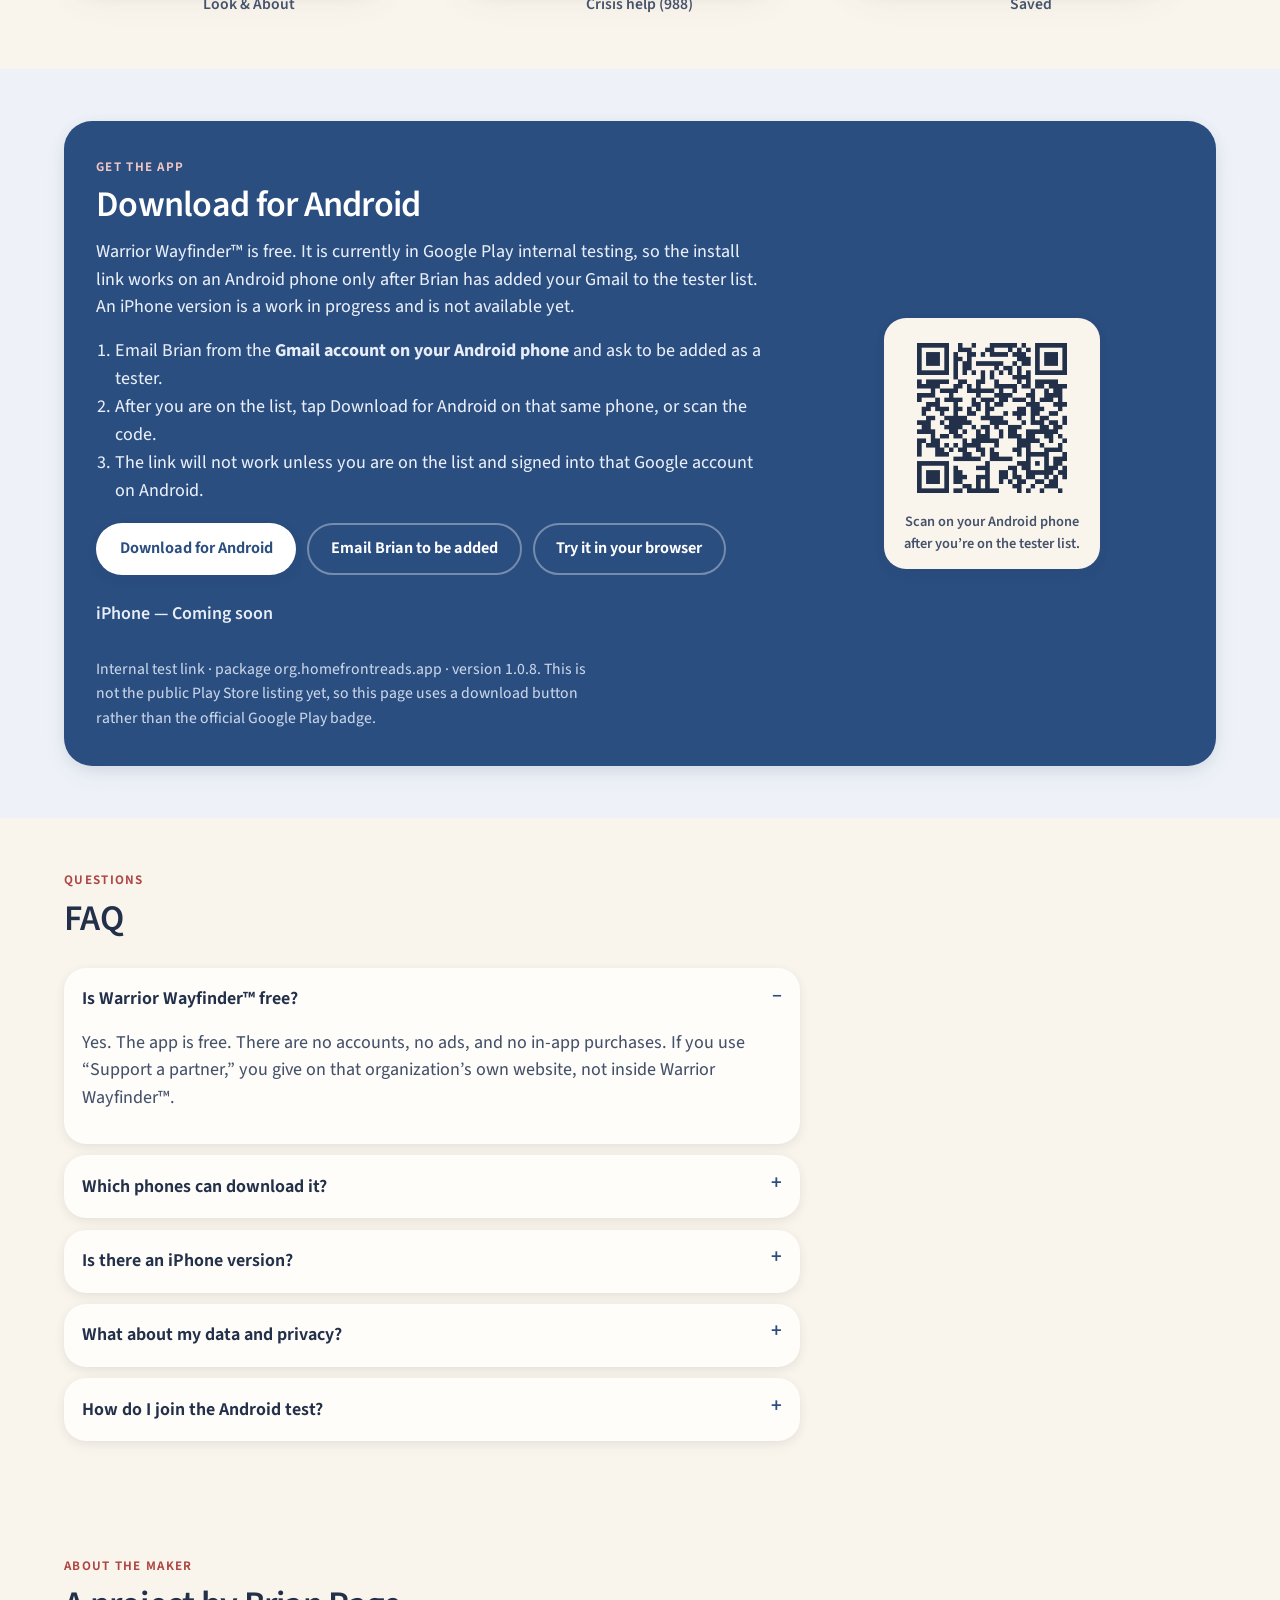
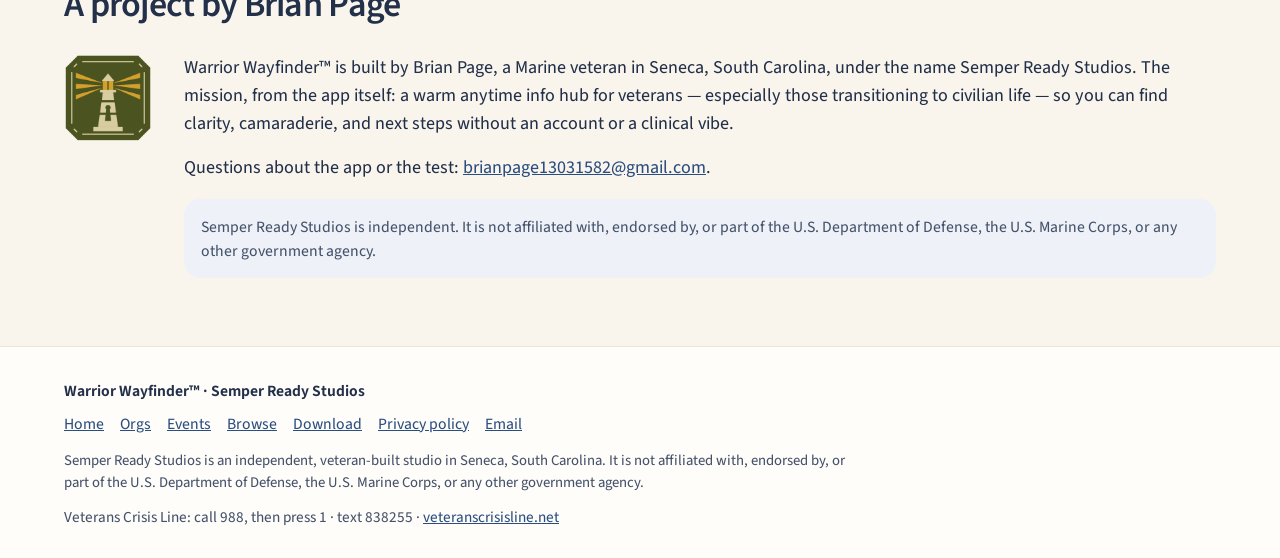
==== commit e223361e: "Add an in-browser Warrior Wayfinder™ app with real, usable sections. Orgs, Events, Browse, Crisis he" ====
--- a/index.html
+++ b/index.html
@@ -9,10 +9,17 @@
   <link rel="icon" href="assets/app-icon.png" type="image/png">
   <link rel="apple-touch-icon" href="assets/app-icon.png">
   <link rel="stylesheet" href="styles.css">
+  <link rel="stylesheet" href="app.css">
+  <script>
+    if (/^#\/(home|browse|orgs|events|saved|place|crisis|about|peer-talk|donate|article)\b/.test(location.hash)) {
+      document.documentElement.classList.add('boot-app');
+    }
+  </script>
 </head>
 <body>
   <a class="skip" href="#main">Skip to content</a>
 
+  <div id="marketing">
   <header class="site-header">
     <div class="wrap">
       <a class="brand" href="index.html">
@@ -24,9 +31,9 @@
       </a>
       <nav class="nav" aria-label="Primary">
         <a href="#home" aria-current="page">Home</a>
-        <a href="#orgs">Orgs</a>
-        <a href="#events">Events</a>
-        <a href="#browse">Browse</a>
+        <a href="#/orgs">Orgs</a>
+        <a href="#/events">Events</a>
+        <a href="#/browse">Browse</a>
         <a href="#download">Download</a>
       </nav>
       <a class="btn btn-primary btn-sm header-cta" href="https://play.google.com/apps/internaltest/4701648640906943757" rel="noopener noreferrer">Download for Android</a>
@@ -43,9 +50,9 @@
           <p class="lede">Your warm anytime info hub for veterans — short reads, local orgs, events, and next steps. No account needed. Save what helps; come back whenever you need it.</p>
           <div class="hero-actions">
             <a class="btn btn-primary" href="https://play.google.com/apps/internaltest/4701648640906943757" rel="noopener noreferrer">Download for Android</a>
-            <a class="btn btn-secondary" href="#download">How to join the test</a>
-          </div>
-          <p class="hero-note">Free on Android. The app is in Google Play internal testing, so email Brian first to be added. iPhone is coming soon.</p>
+            <a class="btn btn-secondary" href="#/home">Try it in your browser</a>
+          </div>
+          <p class="hero-note">Use the full Warrior Wayfinder™ experience in this browser, or download the free Android app. The app is in Google Play internal testing, so email Brian first to be added. iPhone is coming soon. <a href="#download">How to join the test</a>.</p>
         </div>
         <div class="phone-wrap">
           <div class="phone">
@@ -60,7 +67,7 @@
         <div class="section-head">
           <p class="eyebrow">Inside the app</p>
           <h2 id="features-heading">Everything you need, in one calm place</h2>
-          <p class="muted">The same tabs and tools you will see when you open Warrior Wayfinder™. Built first around Upstate South Carolina, with statewide and national organizations and VA events farther afield.</p>
+          <p class="muted">These are real, usable sections — the same tabs and tools as the Android app. Tap any of them to open Warrior Wayfinder™ in this browser. Built first around Upstate South Carolina, with statewide and national organizations and VA events farther afield.</p>
         </div>
         <ul class="features">
           <li class="feature">
@@ -69,20 +76,23 @@
             </div>
             <h3>Orgs</h3>
             <p>SC and national resources for transitioning veterans. Open a card to visit their website. Star an organization to save it.</p>
+            <a class="feature-open" href="#/orgs">Open Orgs in your browser</a>
           </li>
           <li class="feature" id="events">
             <div class="feature-icon icon-warm" aria-hidden="true">
               <svg viewBox="0 0 24 24" fill="none" stroke="currentColor" stroke-width="2" stroke-linecap="round" stroke-linejoin="round"><rect x="3" y="4" width="18" height="18" rx="2"/><path d="M16 2v4M8 2v4M3 10h18"/></svg>
             </div>
             <h3>Events</h3>
-            <p>A monthly local calendar of verified listings, plus VA events, sorted by what’s close when a location or ZIP is set. You can submit an event; it stays on your phone as Pending.</p>
+            <p>A monthly local calendar of verified listings, plus VA events, sorted by what’s close when a location or ZIP is set. You can submit an event in the Android app; it stays on your phone as Pending.</p>
+            <a class="feature-open" href="#/events">Open Events in your browser</a>
           </li>
           <li class="feature" id="browse">
             <div class="feature-icon icon-accent" aria-hidden="true">
               <svg viewBox="0 0 24 24" fill="none" stroke="currentColor" stroke-width="2" stroke-linecap="round" stroke-linejoin="round"><rect x="3" y="3" width="7" height="7" rx="1.5"/><rect x="14" y="3" width="7" height="7" rx="1.5"/><rect x="3" y="14" width="7" height="7" rx="1.5"/><rect x="14" y="14" width="7" height="7" rx="1.5"/></svg>
             </div>
             <h3>Browse</h3>
-            <p>Short, practical reads on Transition, Jobs, Mental health, Family, Benefits, Housing, Women &amp; families, and stories from vets.</p>
+            <p>Short, practical reads on Transition, Jobs, Mental health, Family, Benefits, Housing, Women &amp; families, and stories from vets. Type in the search box to look across orgs, events, and reads.</p>
+            <a class="feature-open" href="#/browse">Open Browse in your browser</a>
           </li>
           <li class="feature">
             <div class="feature-icon icon-crisis" aria-hidden="true">
@@ -90,20 +100,23 @@
             </div>
             <h3>Crisis help on every screen</h3>
             <p>Call 988, then press 1, or text 838255. A 988 button stays one tap away, and the About screen has the full Veterans Crisis Line card.</p>
+            <a class="feature-open" href="#/crisis">Open crisis help in your browser</a>
           </li>
           <li class="feature">
             <div class="feature-icon icon-accent" aria-hidden="true">
               <svg viewBox="0 0 24 24" fill="none" stroke="currentColor" stroke-width="2" stroke-linecap="round" stroke-linejoin="round"><path d="M21 10c0 7-9 13-9 13s-9-6-9-13a9 9 0 0 1 18 0z"/><circle cx="12" cy="10" r="3"/></svg>
             </div>
             <h3>Your place</h3>
-            <p>Choose “Use my location” or “Enter it myself.” Approximate location only, and only while the app is open. Works in the 50 states and DC. You can change it any time.</p>
+            <p>Choose “Use my location” or enter a ZIP or state yourself. Approximate location only, and only when you ask. Works in the 50 states and DC. You can change it any time.</p>
+            <a class="feature-open" href="#/place">Set your place in your browser</a>
           </li>
           <li class="feature">
             <div class="feature-icon icon-sage" aria-hidden="true">
               <svg viewBox="0 0 24 24" fill="none" stroke="currentColor" stroke-width="2" stroke-linecap="round" stroke-linejoin="round"><path d="M19 21l-7-5-7 5V5a2 2 0 0 1 2-2h10a2 2 0 0 1 2 2z"/></svg>
             </div>
             <h3>Saved</h3>
-            <p>Star articles and organizations to keep them on this device. Nothing you save is sent to us.</p>
+            <p>Star articles, organizations, and events to keep them on this device. Nothing you save is sent to us.</p>
+            <a class="feature-open" href="#/saved">Open Saved in your browser</a>
           </li>
           <li class="feature">
             <div class="feature-icon icon-warm" aria-hidden="true">
@@ -111,6 +124,7 @@
             </div>
             <h3>Look</h3>
             <p>Five color themes, including the default Cream + Navy, plus light and dark mode. Your choice is saved on this device.</p>
+            <a class="feature-open" href="#/about">Change the look in your browser</a>
           </li>
           <li class="feature">
             <div class="feature-icon icon-accent" aria-hidden="true">
@@ -118,6 +132,7 @@
             </div>
             <h3>Peer Talk</h3>
             <p>Coming soon — an interest signup, not live chat. Crisis help stays one tap away. Anything you type is saved on this device only.</p>
+            <a class="feature-open" href="#/peer-talk">Open Peer Talk in your browser</a>
           </li>
           <li class="feature">
             <div class="feature-icon icon-warm" aria-hidden="true">
@@ -125,6 +140,7 @@
             </div>
             <h3>Support a partner</h3>
             <p>Donate opens the websites of South Carolina partners such as Semper Fi Barn and Upstate Warrior Solution. Warrior Wayfinder™ never handles your payment.</p>
+            <a class="feature-open" href="#/donate">Open Support a partner in your browser</a>
           </li>
         </ul>
       </div>
@@ -216,6 +232,7 @@
             <div class="hero-actions">
               <a class="btn btn-primary" href="https://play.google.com/apps/internaltest/4701648640906943757" rel="noopener noreferrer">Download for Android</a>
               <a class="btn btn-secondary" href="mailto:brianpage13031582@gmail.com">Email Brian to be added</a>
+              <a class="btn btn-secondary" href="#/home">Try it in your browser</a>
             </div>
             <p class="coming-soon" aria-label="iPhone coming soon">iPhone — Coming soon</p>
             <p class="hero-note" style="color:#c9d5e8;margin-top:.85rem">Internal test link · package org.homefrontreads.app · version 1.0.8. This is not the public Play Store listing yet, so this page uses a download button rather than the official Google Play badge.</p>
@@ -249,7 +266,7 @@
           </details>
           <details>
             <summary>What about my data and privacy?</summary>
-            <p>No accounts, no ads, and no personal data sold. Your location stays on your phone. Approximate location is optional; you can type a ZIP or pick a state instead. The app downloads a public events and organizations list from GitHub. Read the full <a href="privacy.html">privacy policy</a>.</p>
+            <p>No accounts, no ads, and no personal data sold. Your location stays on your phone or in this browser. Approximate location is optional; you can type a ZIP or pick a state instead. The app and this website download a public events and organizations list from GitHub. Read the full <a href="privacy.html">privacy policy</a>.</p>
           </details>
           <details>
             <summary>How do I join the Android test?</summary>
@@ -282,9 +299,9 @@
       <div class="foot-brand">Warrior Wayfinder™ · Semper Ready Studios</div>
       <nav class="foot-nav" aria-label="Footer">
         <a href="#home">Home</a>
-        <a href="#orgs">Orgs</a>
-        <a href="#events">Events</a>
-        <a href="#browse">Browse</a>
+        <a href="#/orgs">Orgs</a>
+        <a href="#/events">Events</a>
+        <a href="#/browse">Browse</a>
         <a href="#download">Download</a>
         <a href="privacy.html">Privacy policy</a>
         <a href="mailto:brianpage13031582@gmail.com">Email</a>
@@ -293,5 +310,9 @@
       <p class="crisis-line">Veterans Crisis Line: call 988, then press 1 · text 838255 · <a href="https://www.veteranscrisisline.net/" rel="noopener noreferrer">veteranscrisisline.net</a></p>
     </div>
   </footer>
+  </div>
+
+  <div id="app-root" hidden></div>
+  <script type="module" src="js/main.js"></script>
 </body>
 </html>
--- a/app.css
+++ b/app.css
@@ -0,0 +1,455 @@
+/* In-browser Warrior Wayfinder™ shell. Marketing styles stay in styles.css. */
+
+.visually-hidden {
+  position: absolute;
+  width: 1px;
+  height: 1px;
+  padding: 0;
+  margin: -1px;
+  overflow: hidden;
+  clip: rect(0, 0, 0, 0);
+  white-space: nowrap;
+  border: 0;
+}
+
+html.boot-app .site-header,
+html.boot-app #marketing,
+body.in-app .site-header,
+body.in-app #marketing {
+  display: none !important;
+}
+
+body.in-app {
+  background: var(--bg);
+}
+
+#app-root {
+  min-height: 100dvh;
+  display: flex;
+  flex-direction: column;
+  background: var(--bg);
+  color: var(--ink);
+}
+
+#app-root[hidden] { display: none !important; }
+
+.ww-top {
+  position: sticky;
+  top: 0;
+  z-index: 20;
+  background: color-mix(in srgb, var(--bg) 92%, transparent);
+  backdrop-filter: blur(10px);
+  border-bottom: 1px solid var(--border);
+}
+
+.ww-top-row {
+  display: flex;
+  align-items: center;
+  justify-content: space-between;
+  gap: 0.75rem;
+  padding: 0.65rem 1rem;
+  max-width: 72rem;
+  margin: 0 auto;
+}
+
+.ww-brand {
+  display: flex;
+  align-items: center;
+  gap: 0.6rem;
+  color: var(--ink);
+  text-decoration: none;
+  font-weight: 650;
+  letter-spacing: -0.02em;
+}
+.ww-brand:hover { color: var(--ink); }
+.ww-brand img {
+  width: 40px;
+  height: 40px;
+  border-radius: 10px;
+}
+
+.ww-top-nav {
+  display: none;
+  gap: 0.15rem;
+  padding: 0 1rem 0.55rem;
+  max-width: 72rem;
+  margin: 0 auto;
+  width: 100%;
+}
+
+.ww-top-nav .ww-tab {
+  flex: 1;
+  justify-content: center;
+}
+
+.ww-main {
+  flex: 1;
+  width: 100%;
+  max-width: 42rem;
+  margin: 0 auto;
+  padding: 1.25rem 1rem 7.5rem;
+}
+
+.ww-h1 {
+  font-size: clamp(1.75rem, 4vw, 2.15rem);
+  line-height: 1.15;
+  font-weight: 650;
+  letter-spacing: -0.03em;
+  margin: 0 0 0.85rem;
+}
+
+.ww-kicker, .ww-main h2 {
+  font-size: 0.95rem;
+  font-weight: 650;
+  letter-spacing: 0.02em;
+  text-transform: none;
+  margin: 1.6rem 0 0.7rem;
+}
+
+.ww-actions-row {
+  display: flex;
+  flex-wrap: wrap;
+  gap: 0.5rem;
+  margin: 0 0 1rem;
+}
+
+.ww-welcome, .ww-card, .ww-crisis-card {
+  background: var(--card);
+  border: 1px solid var(--border);
+  border-radius: var(--radius-md);
+  box-shadow: var(--shadow-sm);
+}
+
+.ww-welcome { padding: 1.1rem 1.15rem; margin-bottom: 1rem; }
+.ww-welcome p { margin: 0 0 0.7rem; }
+.ww-welcome p:last-child { margin-bottom: 0; }
+
+.ww-place-line { color: var(--ink-soft); }
+.ww-place-chip {
+  display: inline-flex;
+  align-items: center;
+  margin: 0.35rem 0 1rem;
+  padding: 0.35rem 0.8rem;
+  border-radius: var(--radius-pill);
+  background: var(--accent-soft);
+  color: var(--accent-deep);
+  text-decoration: none;
+  font-size: 0.95rem;
+  font-weight: 600;
+}
+.ww-place-chip:hover { color: var(--accent-deep); }
+
+.ww-quick {
+  display: grid;
+  grid-template-columns: 1fr 1fr;
+  gap: 0.75rem;
+  margin: 0 0 0.85rem;
+}
+.ww-quick-card {
+  display: flex;
+  flex-direction: column;
+  gap: 0.35rem;
+  padding: 1rem;
+  text-decoration: none;
+  color: var(--ink);
+}
+.ww-quick-card:hover { color: var(--ink); }
+.ww-quick-card .feature-icon { width: 2.4rem; height: 2.4rem; }
+.ww-quick-card span:last-child { color: var(--ink-muted); font-size: 0.95rem; }
+
+.ww-row-card {
+  display: flex;
+  align-items: center;
+  justify-content: space-between;
+  gap: 0.75rem;
+  padding: 1rem 1.1rem;
+  text-decoration: none;
+  color: var(--ink);
+  margin-bottom: 0.75rem;
+}
+.ww-row-card:hover { color: var(--ink); }
+.ww-row-card p { margin: 0.25rem 0 0; color: var(--ink-muted); font-size: 0.98rem; }
+.ww-row-card > span { color: var(--tab-inactive); font-size: 1.4rem; }
+
+.ww-card { padding: 1rem 1.1rem; margin-bottom: 0.75rem; }
+.ww-stack { display: grid; gap: 0.75rem; }
+.ww-org-card { position: relative; padding-bottom: 3rem; }
+.ww-card-link {
+  display: block;
+  color: var(--ink);
+  text-decoration: none;
+}
+.ww-card-link:hover { color: var(--ink); }
+.ww-card-link p { margin: 0.35rem 0 0; color: var(--ink-soft); }
+.ww-meta { color: var(--ink-muted) !important; font-size: 0.92rem; }
+
+.ww-star {
+  position: absolute;
+  right: 0.85rem;
+  bottom: 0.7rem;
+  border: 1px solid var(--border);
+  background: var(--elevated);
+  color: var(--ink-soft);
+  border-radius: var(--radius-pill);
+  padding: 0.25rem 0.7rem;
+  font: inherit;
+  font-size: 0.88rem;
+  font-weight: 600;
+  cursor: pointer;
+}
+.ww-star.is-on {
+  background: var(--warm-soft);
+  color: var(--warm);
+  border-color: transparent;
+}
+.ww-main > .ww-star { position: static; margin: 0 0 1rem; }
+
+.ww-chips {
+  display: flex;
+  flex-wrap: wrap;
+  gap: 0.45rem;
+  margin: 0 0 1rem;
+}
+.ww-chip, .ww-pill {
+  display: inline-flex;
+  align-items: center;
+  gap: 0.35rem;
+  padding: 0.35rem 0.8rem;
+  border-radius: var(--radius-pill);
+  border: 1px solid var(--border);
+  background: var(--card);
+  color: var(--ink);
+  text-decoration: none;
+  font: inherit;
+  font-size: 0.95rem;
+  font-weight: 600;
+  cursor: pointer;
+}
+.ww-chip:hover, .ww-pill:hover { color: var(--ink); }
+.ww-chip.is-on, .ww-pill.sage {
+  background: var(--sage-soft);
+  color: var(--sage);
+  border-color: transparent;
+}
+.ww-chip input { accent-color: var(--primary); }
+.ww-pill { background: var(--accent-soft); color: var(--accent-deep); border-color: transparent; }
+.ww-pill.sage { background: var(--sage-soft); color: var(--sage); }
+
+.ww-search {
+  display: flex;
+  gap: 0.5rem;
+  margin: 0 0 1rem;
+}
+.ww-input, select.ww-input, textarea.ww-input {
+  width: 100%;
+  border: 1.5px solid var(--input-border);
+  border-radius: var(--radius-sm);
+  background: var(--elevated);
+  color: var(--ink);
+  font: inherit;
+  padding: 0.65rem 0.8rem;
+}
+.ww-label { font-weight: 650; font-size: 0.95rem; }
+.ww-search .ww-input { flex: 1; }
+
+.ww-back { text-decoration: none; font-weight: 600; }
+.ww-crisis-link {
+  display: inline-block;
+  margin: 0.4rem 0 0.5rem;
+  color: var(--crisis);
+  font-weight: 650;
+  text-decoration: none;
+}
+
+.ww-crisis-card {
+  padding: 1.15rem 1.2rem;
+  margin: 0 0 1.25rem;
+  background: var(--crisis-bg);
+  border-color: var(--crisis-border);
+}
+.ww-crisis-card h2 { margin-top: 0; }
+.btn-crisis {
+  display: inline-flex;
+  flex-direction: column;
+  align-items: flex-start;
+  gap: 0.15rem;
+  background: var(--crisis-solid);
+  color: #fff;
+  border: 0;
+  border-radius: var(--radius-pill);
+  padding: 0.8rem 1.15rem;
+  text-decoration: none;
+  font-weight: 650;
+  margin: 0.5rem 0 0.75rem;
+}
+.btn-crisis:hover { color: #fff; filter: brightness(1.05); }
+.btn-crisis small { font-weight: 500; opacity: 0.9; }
+
+.ww-cal-nav {
+  display: flex;
+  align-items: center;
+  justify-content: space-between;
+  gap: 0.5rem;
+  margin: 0.5rem 0 0.75rem;
+}
+.ww-cal-title { margin: 0; font-size: 1.15rem; }
+.ww-cal {
+  background: var(--card);
+  border: 1px solid var(--border);
+  border-radius: var(--radius-md);
+  padding: 0.75rem;
+  margin-bottom: 1rem;
+  box-shadow: var(--shadow-sm);
+}
+.ww-cal-dow, .ww-cal-grid {
+  display: grid;
+  grid-template-columns: repeat(7, 1fr);
+  gap: 0.2rem;
+  text-align: center;
+}
+.ww-cal-dow { color: var(--ink-muted); font-size: 0.8rem; font-weight: 650; margin-bottom: 0.35rem; }
+.ww-cal-day, .ww-cal-empty {
+  min-height: 2.4rem;
+  display: flex;
+  align-items: center;
+  justify-content: center;
+  border-radius: 10px;
+  color: var(--ink-soft);
+}
+a.ww-cal-day {
+  text-decoration: none;
+  font-weight: 650;
+  color: var(--ink);
+  background: var(--accent-soft);
+}
+a.ww-cal-day.is-on { background: var(--primary); color: var(--on-primary); }
+.ww-cal-day.is-today { outline: 2px solid var(--warm); }
+.ww-radius { display: flex; flex-wrap: wrap; gap: 0.4rem; margin: 0 0 1rem; }
+.ww-footnote { margin-top: 1.5rem; font-size: 0.95rem; }
+.ww-group { margin-top: 1.25rem; }
+.ww-group h2 { margin-top: 0; }
+
+.ww-tabs {
+  position: fixed;
+  left: 0;
+  right: 0;
+  bottom: 0;
+  z-index: 30;
+  display: grid;
+  grid-template-columns: repeat(5, 1fr);
+  background: var(--card);
+  border-top: 1px solid var(--border);
+  padding: 0.35rem 0.25rem calc(0.4rem + env(safe-area-inset-bottom));
+}
+.ww-tab {
+  display: flex;
+  flex-direction: column;
+  align-items: center;
+  gap: 0.15rem;
+  padding: 0.35rem 0.15rem;
+  color: var(--tab-inactive);
+  text-decoration: none;
+  font-size: 0.72rem;
+  font-weight: 650;
+}
+.ww-tab svg { width: 22px; height: 22px; }
+.ww-tab.is-on, .ww-tab[aria-current="page"] { color: var(--primary); }
+.ww-tab:hover { color: var(--primary); }
+
+.ww-fab {
+  position: fixed;
+  right: 1rem;
+  bottom: calc(4.6rem + env(safe-area-inset-bottom));
+  z-index: 31;
+  width: 3.5rem;
+  height: 3.5rem;
+  border-radius: 50%;
+  background: var(--crisis-solid);
+  color: #fff;
+  text-decoration: none;
+  display: flex;
+  flex-direction: column;
+  align-items: center;
+  justify-content: center;
+  box-shadow: var(--shadow-md);
+  line-height: 1;
+}
+.ww-fab:hover { color: #fff; }
+.ww-fab span { font-weight: 750; font-size: 0.95rem; }
+.ww-fab small { font-size: 0.62rem; }
+
+.feature.is-link { list-style: none; }
+a.feature-open {
+  display: inline-block;
+  margin-top: 0.35rem;
+  font-weight: 650;
+  text-decoration: none;
+}
+
+@media (min-width: 800px) {
+  .ww-tabs { display: none; }
+  .ww-top-nav { display: flex; }
+  .ww-main { padding-bottom: 3rem; }
+  .ww-fab { bottom: 1.5rem; }
+  .ww-top-nav .ww-tab { flex-direction: row; gap: 0.4rem; font-size: 0.95rem; padding: 0.45rem 0.6rem; border-radius: var(--radius-pill); }
+  .ww-top-nav .ww-tab.is-on { background: var(--accent-soft); }
+}
+
+/* Color themes A–E (light + dark), scoped so the marketing page stays Cream + Navy. */
+html[data-theme="A"] {
+  --bg:#FAF6EC;--card:#FFFDF8;--elevated:#FFFFFF;--ink:#1E3250;--ink-soft:#3E506B;--ink-muted:#5A6A80;
+  --accent:#B0892A;--accent-deep:#1F3C66;--accent-soft:#EDE6D0;--warm:#7C5F0F;--warm-soft:#F4EBD0;
+  --sage:#3F6285;--sage-soft:#E1E9F1;--border:#EDE5D3;--tab-inactive:#76849A;--primary:#244570;
+  --on-primary:#ffffff;--input-border:#8C8670;--shadow:#2A3A57;--wash:#EEF1F6;
+  --shadow-sm:0 2px 10px rgba(42,58,87,.07),0 6px 18px -4px rgba(42,58,87,.06);
+}
+html[data-theme="A"][data-mode="dark"] {
+  --bg:#1D2D47;--card:#273A59;--elevated:#2F4466;--ink:#F6F1E6;--ink-soft:#DAD6CB;--ink-muted:#AEB8C8;
+  --accent:#D9B24A;--accent-deep:#E6C566;--accent-soft:#34496C;--warm:#E2BD5C;--warm-soft:#3E4660;
+  --sage:#92B4D6;--sage-soft:#2A405E;--border:#38507A;--tab-inactive:#8D9BB2;--primary:#D9B24A;
+  --on-primary:#1B2A44;--input-border:#8197B8;--shadow:#0B1423;--wash:#243653;--crisis-bg:#3A2A33;--crisis-border:#6A3A42;
+  --shadow-sm:0 2px 10px rgba(11,20,35,.25),0 6px 18px -4px rgba(11,20,35,.3);
+}
+html[data-theme="B"][data-mode="dark"] {
+  --bg:#1C2639;--card:#26324A;--elevated:#2E3C58;--ink:#F5F0E7;--ink-soft:#D8D5CE;--ink-muted:#AAB4C5;
+  --accent:#8DB0E3;--accent-deep:#A9C6EE;--accent-soft:#304262;--warm:#EE9A94;--warm-soft:#47323E;
+  --sage:#93C6B6;--sage-soft:#2A4147;--border:#36445F;--tab-inactive:#8D9AB0;--primary:#9DBBE8;
+  --on-primary:#15213A;--input-border:#8394B0;--shadow:#0A1120;--wash:#243049;--crisis-bg:#3A2A33;--crisis-border:#6A3A42;
+  --shadow-sm:0 2px 10px rgba(10,17,32,.25),0 6px 18px -4px rgba(10,17,32,.3);
+}
+html[data-theme="C"] {
+  --bg:#F9F5EB;--card:#FFFEFA;--elevated:#ffffff;--ink:#24443A;--ink-soft:#3E5E52;--ink-muted:#5A7167;
+  --accent:#3D6B55;--accent-deep:#24473A;--accent-soft:#E0EBE3;--warm:#855A2E;--warm-soft:#F4E9D9;
+  --sage:#3D6B55;--sage-soft:#E1EDE5;--border:#E6E0CF;--tab-inactive:#7C8B82;--primary:#2F5646;
+  --on-primary:#ffffff;--input-border:#868B76;--shadow:#2F4A3F;--wash:#EDF3EC;
+}
+html[data-theme="C"][data-mode="dark"] {
+  --bg:#233F35;--card:#2D4D41;--elevated:#365A4C;--ink:#F8F4EA;--ink-soft:#DAD6C8;--ink-muted:#B0BFB6;
+  --accent:#9CC9AB;--accent-deep:#B5DBC2;--accent-soft:#3B5F50;--warm:#E2BD8C;--warm-soft:#47503C;
+  --sage:#A3CDB1;--sage-soft:#33564A;--border:#416656;--tab-inactive:#8EA89B;--primary:#A6D2B5;
+  --on-primary:#14271F;--input-border:#92B3A1;--shadow:#0C1914;--wash:#2A483D;--crisis-bg:#3A2A33;--crisis-border:#6A3A42;
+}
+html[data-theme="D"] {
+  --bg:#F7F3EE;--card:#FFFEFC;--elevated:#ffffff;--ink:#2D2F3A;--ink-soft:#4A4C58;--ink-muted:#636672;
+  --accent:#A8672C;--accent-deep:#8A501E;--accent-soft:#F1E4D5;--warm:#92541F;--warm-soft:#F5E7D8;
+  --sage:#5B6A68;--sage-soft:#E6EAE8;--border:#EAE3D9;--tab-inactive:#84858F;--primary:#3A3D4C;
+  --on-primary:#ffffff;--input-border:#8A857C;--shadow:#3A3D4C;--wash:#F1EBE3;
+}
+html[data-theme="D"][data-mode="dark"] {
+  --bg:#272830;--card:#32343E;--elevated:#3B3D48;--ink:#F5F1EB;--ink-soft:#D2CEC6;--ink-muted:#A9A8B0;
+  --accent:#E0A15F;--accent-deep:#EDB67A;--accent-soft:#47403B;--warm:#E8AE70;--warm-soft:#4A413A;
+  --sage:#A5B8B4;--sage-soft:#363F40;--border:#464853;--tab-inactive:#8D8E98;--primary:#E5AE6E;
+  --on-primary:#26211B;--input-border:#8E8F9C;--shadow:#101116;--wash:#2E3039;--crisis-bg:#3A2A33;--crisis-border:#6A3A42;
+}
+html[data-theme="E"] {
+  --bg:#F3F6FA;--card:#FFFFFF;--elevated:#ffffff;--ink:#2B3E54;--ink-soft:#43566B;--ink-muted:#5D6E80;
+  --accent:#2F7FB5;--accent-deep:#245F8C;--accent-soft:#DEEBF6;--warm:#2B6E9E;--warm-soft:#E4F0F9;
+  --sage:#456779;--sage-soft:#E1EAF0;--border:#E2E9F0;--tab-inactive:#8190A0;--primary:#2B6A9C;
+  --on-primary:#ffffff;--input-border:#7F8EA0;--shadow:#34506E;--wash:#E9F1F8;
+}
+html[data-theme="E"][data-mode="dark"] {
+  --bg:#2B3C50;--card:#354A61;--elevated:#3E566F;--ink:#F2F6FA;--ink-soft:#D5DDE5;--ink-muted:#AFBCC9;
+  --accent:#7DBDE8;--accent-deep:#9ACFF1;--accent-soft:#3A5470;--warm:#86C4EB;--warm-soft:#2F4C65;
+  --sage:#9CC7DA;--sage-soft:#335067;--border:#455D77;--tab-inactive:#9AAABB;--primary:#8AC6EC;
+  --on-primary:#13273A;--input-border:#9AAFC4;--shadow:#0D1826;--wash:#31475E;--crisis-bg:#3A2A33;--crisis-border:#6A3A42;
+}
